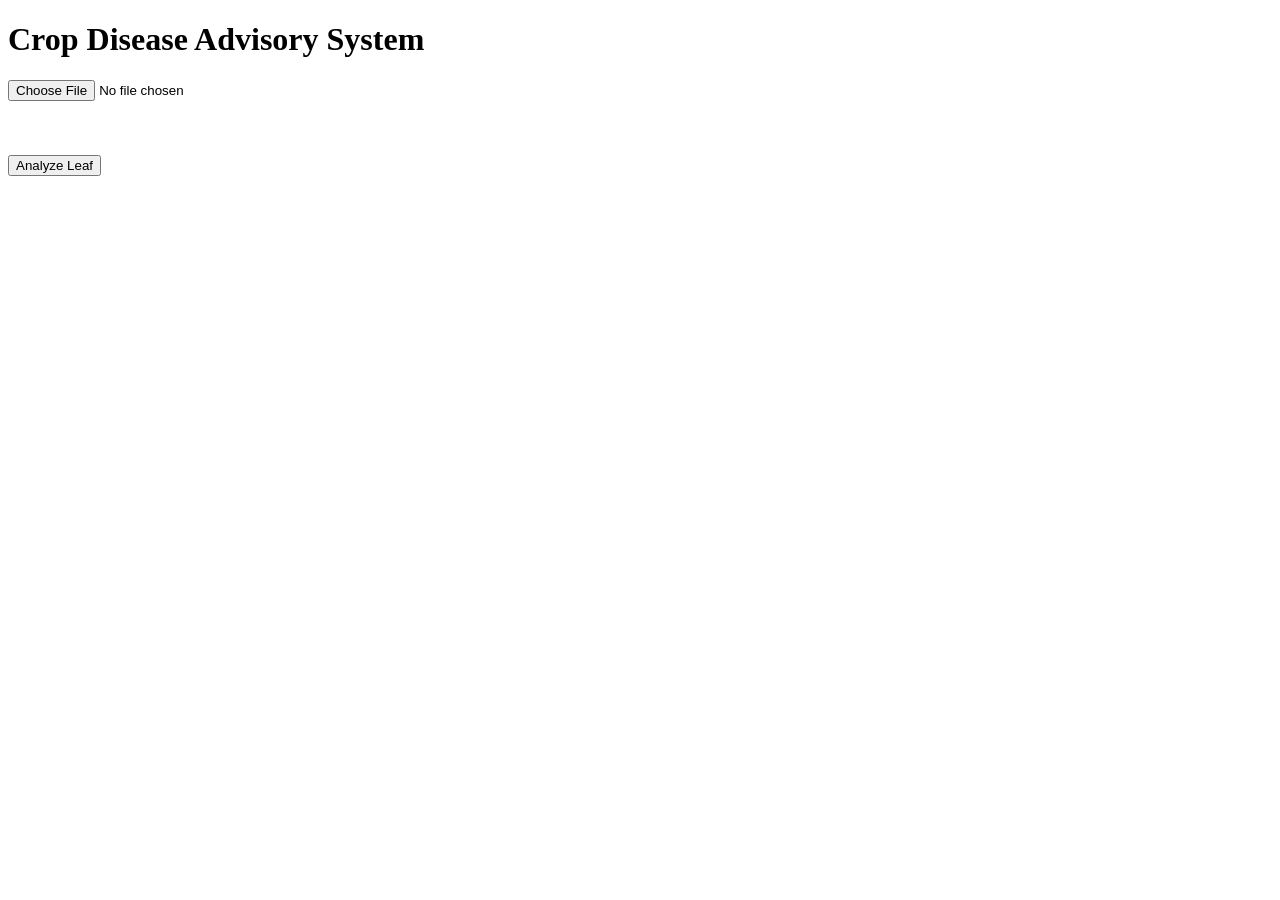
==== frontend/pages/index.html @ e7f52b96 "feat: implement frontend prediction workflow" ====
<!DOCTYPE html>
<html lang="en">
<head>
    <meta charset="UTF-8">
    <meta name="viewport" content="width=device-width, initial-scale=1.0">
    <title>Crop Disease Advisory System</title>

    <link rel="stylesheet" href="../css/style.css">
</head>
<body>

    <div class="container">

        <h1>Crop Disease Advisory System</h1>

        <input
            type="file"
            id="imageInput"
            accept="image/*"
        >

        <br><br>

        <img
            id="previewImage"
            width="300"
            style="display:none;"
        >

        <br><br>

        <button id="analyzeButton">
            Analyze Leaf
        </button>

    </div>

    <script src="../js/api.js"></script>
    <script src="../js/upload.js"></script>

</body>
</html>
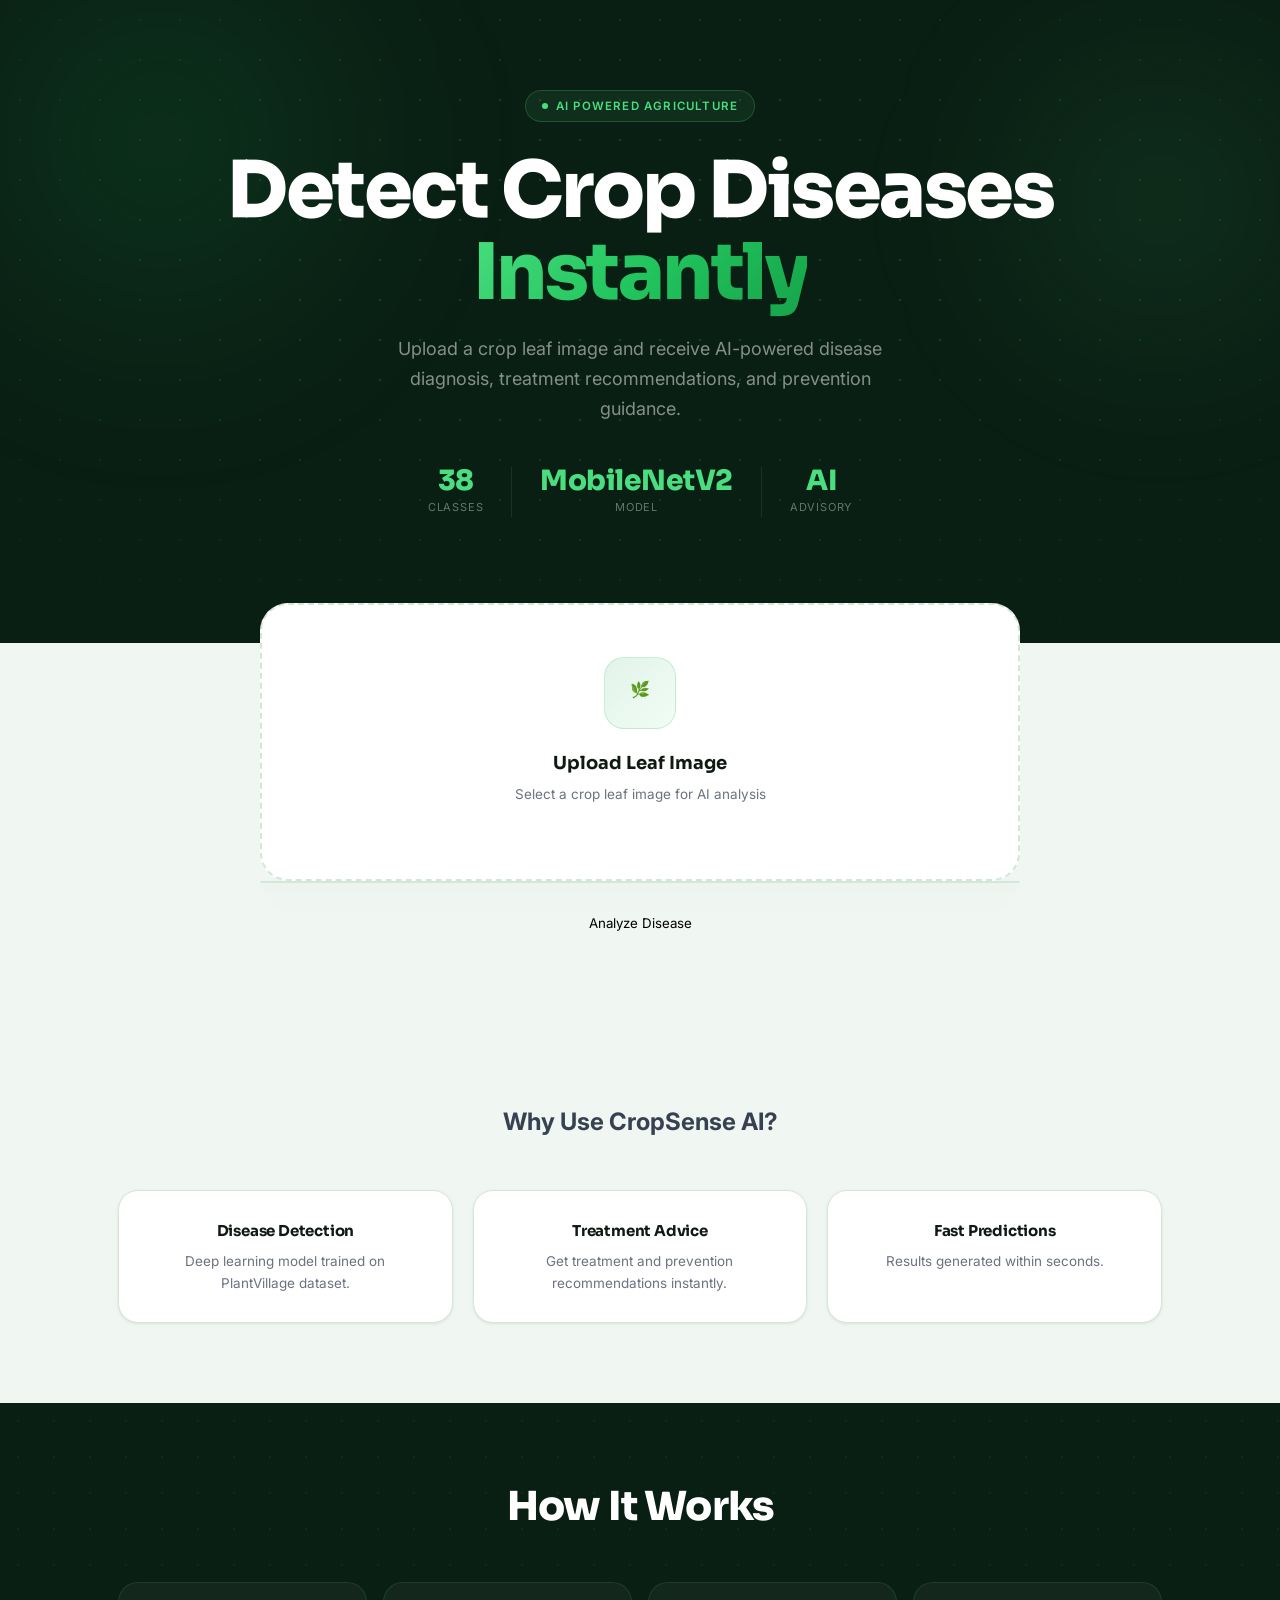
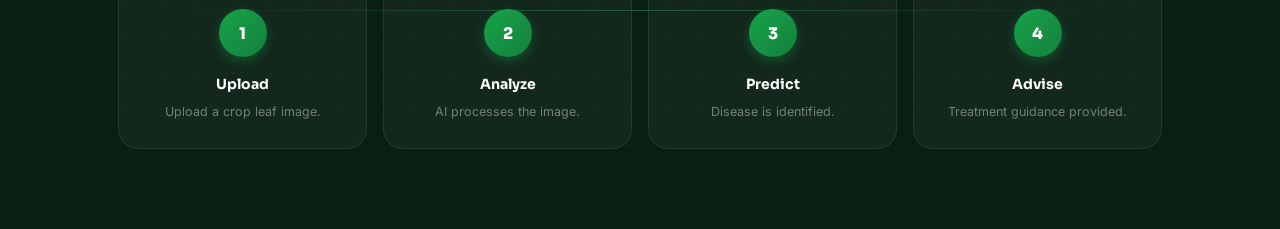
==== commit a3e0f261: "Major fixes" ====
--- a/frontend/pages/index.html
+++ b/frontend/pages/index.html
@@ -1,42 +1,340 @@
 <!DOCTYPE html>
 <html lang="en">
+
 <head>
+
     <meta charset="UTF-8">
-    <meta name="viewport" content="width=device-width, initial-scale=1.0">
-    <title>Crop Disease Advisory System</title>
-
-    <link rel="stylesheet" href="../css/style.css">
+
+    <meta name="viewport"
+          content="width=device-width, initial-scale=1.0">
+
+    <title>
+        CropSense AI
+    </title>
+
+    <link rel="stylesheet"
+          href="../css/main.css">
+
+    <link rel="stylesheet"
+          href="../css/home.css">
+
 </head>
+
 <body>
 
-    <div class="container">
-
-        <h1>Crop Disease Advisory System</h1>
-
-        <input
-            type="file"
-            id="imageInput"
-            accept="image/*"
-        >
-
-        <br><br>
-
-        <img
-            id="previewImage"
-            width="300"
-            style="display:none;"
-        >
-
-        <br><br>
-
-        <button id="analyzeButton">
-            Analyze Leaf
-        </button>
-
-    </div>
+    <section class="hero">
+
+        <div class="hero__grid"></div>
+
+        <div class="hero__orb hero__orb--a"></div>
+
+        <div class="hero__orb hero__orb--b"></div>
+
+        <div class="hero__content">
+
+            <div class="hero__eyebrow">
+
+                <span class="hero__eyebrow-dot"></span>
+
+                AI Powered Agriculture
+
+            </div>
+
+            <h1 class="hero__headline">
+
+                Detect Crop Diseases
+
+                <br>
+
+                <em>Instantly</em>
+
+            </h1>
+
+            <p class="hero__sub">
+
+                Upload a crop leaf image and receive
+                AI-powered disease diagnosis,
+                treatment recommendations,
+                and prevention guidance.
+
+            </p>
+
+            <div class="hero__stats">
+
+                <div class="hero__stat">
+
+                    <div class="hero__stat-val">
+                        38
+                    </div>
+
+                    <div class="hero__stat-lbl">
+                        Classes
+                    </div>
+
+                </div>
+
+                <div class="hero__stat">
+
+                    <div class="hero__stat-val">
+                        MobileNetV2
+                    </div>
+
+                    <div class="hero__stat-lbl">
+                        Model
+                    </div>
+
+                </div>
+
+                <div class="hero__stat">
+
+                    <div class="hero__stat-val">
+                        AI
+                    </div>
+
+                    <div class="hero__stat-lbl">
+                        Advisory
+                    </div>
+
+                </div>
+
+            </div>
+
+        </div>
+
+        <div class="hero__wave"></div>
+
+    </section>
+
+    <section class="upload-section">
+
+        <div class="upload-card">
+
+            <div class="upload-zone">
+
+                <input
+                    type="file"
+                    id="imageInput"
+                    accept="image/*">
+
+                <div class="upload-icon-wrap">
+
+                    <div class="upload-icon">
+                        🌿
+                    </div>
+
+                </div>
+
+                <h3 class="upload-title">
+
+                    Upload Leaf Image
+
+                </h3>
+
+                <p class="upload-sub">
+
+                    Select a crop leaf image for
+                    AI analysis
+
+                </p>
+
+            </div>
+
+        </div>
+
+        <div class="preview-section visible">
+
+            <div class="preview-card">
+
+                <div class="preview-image-wrap">
+
+                    <img
+                        id="previewImage"
+                        style="display:none;">
+
+                </div>
+
+            </div>
+
+        </div>
+
+        <div class="analyze-area visible">
+
+            <button
+                id="analyzeButton">
+
+                Analyze Disease
+
+            </button>
+
+        </div>
+
+    </section>
+
+    <section class="features">
+
+        <div class="hero__content">
+
+            <div class="features__header">
+
+                <h2>
+                    Why Use CropSense AI?
+                </h2>
+
+            </div>
+
+            <div class="features__grid">
+
+                <div class="feature-card">
+
+                    <div class="feature-title">
+                        Disease Detection
+                    </div>
+
+                    <div class="feature-desc">
+
+                        Deep learning model trained
+                        on PlantVillage dataset.
+
+                    </div>
+
+                </div>
+
+                <div class="feature-card">
+
+                    <div class="feature-title">
+                        Treatment Advice
+                    </div>
+
+                    <div class="feature-desc">
+
+                        Get treatment and prevention
+                        recommendations instantly.
+
+                    </div>
+
+                </div>
+
+                <div class="feature-card">
+
+                    <div class="feature-title">
+                        Fast Predictions
+                    </div>
+
+                    <div class="feature-desc">
+
+                        Results generated within
+                        seconds.
+
+                    </div>
+
+                </div>
+
+            </div>
+
+        </div>
+
+    </section>
+
+    <section class="how-it-works">
+
+        <div class="how-it-works__bg"></div>
+
+        <div class="hero__content">
+
+            <div class="how-it-works__header">
+
+                <h2 class="section-title">
+
+                    How It Works
+
+                </h2>
+
+            </div>
+
+            <div class="steps">
+
+                <div class="step-card">
+
+                    <div class="step-num">
+                        1
+                    </div>
+
+                    <div class="step-title">
+                        Upload
+                    </div>
+
+                    <div class="step-desc">
+
+                        Upload a crop leaf image.
+
+                    </div>
+
+                </div>
+
+                <div class="step-card">
+
+                    <div class="step-num">
+                        2
+                    </div>
+
+                    <div class="step-title">
+                        Analyze
+                    </div>
+
+                    <div class="step-desc">
+
+                        AI processes the image.
+
+                    </div>
+
+                </div>
+
+                <div class="step-card">
+
+                    <div class="step-num">
+                        3
+                    </div>
+
+                    <div class="step-title">
+                        Predict
+                    </div>
+
+                    <div class="step-desc">
+
+                        Disease is identified.
+
+                    </div>
+
+                </div>
+
+                <div class="step-card">
+
+                    <div class="step-num">
+                        4
+                    </div>
+
+                    <div class="step-title">
+                        Advise
+                    </div>
+
+                    <div class="step-desc">
+
+                        Treatment guidance provided.
+
+                    </div>
+
+                </div>
+
+            </div>
+
+        </div>
+
+    </section>
 
     <script src="../js/api.js"></script>
+
     <script src="../js/upload.js"></script>
 
 </body>
+
 </html>
--- a/frontend/css/main.css
+++ b/frontend/css/main.css
@@ -0,0 +1,428 @@
+/* ═══════════════════════════════════════════════════════════
+   CropSense AI — Main Design System
+   Design tokens · Reset · Shared components
+   Fonts: Sora (display) · Inter (body/UI)
+   ══════════════════════════════════════════════════════════ */
+
+@import url('https://fonts.googleapis.com/css2?family=Sora:wght@300;400;500;600;700;800&family=Inter:wght@300;400;500;600;700&display=swap');
+
+/* ── TOKENS ── */
+:root {
+  /* Color */
+  --forest:       #0a1f14;
+  --forest-mid:   #0e2e1c;
+  --emerald:      #16a34a;
+  --emerald-dk:   #15803d;
+  --leaf:         #22c55e;
+  --mint:         #4ade80;
+  --surface:      #f0f7f2;
+  --surface-alt:  #e8f2eb;
+  --card:         #ffffff;
+  --border:       #d1e8d8;
+  --border-light: #e8f2eb;
+  --ink:          #0f1a12;
+  --slate:        #374151;
+  --muted:        #6b7280;
+  --subtle:       #9ca3af;
+
+  /* Alerts */
+  --red:    #dc2626;
+  --red-bg: rgba(220,38,38,0.08);
+  --amber:  #d97706;
+  --amber-bg: rgba(217,119,6,0.09);
+  --blue:   #2563eb;
+  --blue-bg: rgba(37,99,235,0.07);
+
+  /* Typography */
+  --font-display: 'Sora', system-ui, sans-serif;
+  --font-body:    'Inter', system-ui, sans-serif;
+
+  /* Radii */
+  --r-sm: 8px;
+  --r-md: 14px;
+  --r-lg: 20px;
+  --r-xl: 28px;
+
+  /* Shadows */
+  --shadow-xs: 0 1px 2px rgba(10,31,20,0.05);
+  --shadow-sm: 0 1px 4px rgba(10,31,20,0.06), 0 1px 2px rgba(10,31,20,0.04);
+  --shadow-md: 0 4px 16px rgba(10,31,20,0.09), 0 2px 6px rgba(10,31,20,0.06);
+  --shadow-lg: 0 12px 36px rgba(10,31,20,0.13), 0 4px 12px rgba(10,31,20,0.08);
+  --shadow-xl: 0 24px 64px rgba(10,31,20,0.18), 0 8px 24px rgba(10,31,20,0.10);
+  --glow-green: 0 0 32px rgba(34,197,94,0.25);
+
+  /* Motion */
+  --ease: cubic-bezier(0.4, 0, 0.2, 1);
+  --ease-out: cubic-bezier(0, 0, 0.2, 1);
+  --dur: 0.22s;
+  --dur-lg: 0.4s;
+}
+
+/* ── RESET ── */
+*, *::before, *::after { box-sizing: border-box; margin: 0; padding: 0; }
+html { scroll-behavior: smooth; font-size: 16px; -webkit-text-size-adjust: 100%; }
+body {
+  font-family: var(--font-body);
+  background: var(--surface);
+  color: var(--slate);
+  line-height: 1.6;
+  -webkit-font-smoothing: antialiased;
+  -moz-osx-font-smoothing: grayscale;
+}
+img, svg { display: block; max-width: 100%; }
+a { color: inherit; text-decoration: none; }
+button { font-family: inherit; cursor: pointer; border: none; background: none; }
+ul, ol { list-style: none; }
+input, textarea { font-family: inherit; }
+
+/* ── LAYOUT ── */
+.container {
+  max-width: 1100px;
+  margin: 0 auto;
+  padding: 0 28px;
+}
+.container--wide {
+  max-width: 1280px;
+  margin: 0 auto;
+  padding: 0 28px;
+}
+
+/* ── NAVIGATION ── */
+.nav {
+  position: sticky;
+  top: 0;
+  z-index: 200;
+  background: rgba(10, 31, 20, 0.96);
+  backdrop-filter: blur(16px);
+  -webkit-backdrop-filter: blur(16px);
+  border-bottom: 1px solid rgba(74, 222, 128, 0.10);
+}
+.nav__inner {
+  display: flex;
+  align-items: center;
+  justify-content: space-between;
+  height: 60px;
+  max-width: 1100px;
+  margin: 0 auto;
+  padding: 0 28px;
+}
+.nav__logo {
+  display: flex;
+  align-items: center;
+  gap: 10px;
+}
+.nav__logo-icon {
+  width: 30px;
+  height: 30px;
+  flex-shrink: 0;
+}
+.nav__logo-text {
+  font-family: var(--font-display);
+  font-weight: 700;
+  font-size: 17px;
+  color: #fff;
+  letter-spacing: -0.3px;
+}
+.nav__logo-text span { color: var(--mint); }
+.nav__links {
+  display: flex;
+  align-items: center;
+  gap: 4px;
+}
+.nav__link {
+  font-size: 13.5px;
+  font-weight: 500;
+  color: rgba(255,255,255,0.6);
+  padding: 6px 14px;
+  border-radius: var(--r-sm);
+  transition: color var(--dur) var(--ease), background var(--dur) var(--ease);
+}
+.nav__link:hover { color: #fff; background: rgba(255,255,255,0.06); }
+.nav__link--active { color: var(--mint); }
+.nav__badge {
+  display: flex;
+  align-items: center;
+  gap: 7px;
+  background: rgba(34,197,94,0.10);
+  border: 1px solid rgba(34,197,94,0.22);
+  border-radius: 100px;
+  padding: 5px 13px;
+  font-size: 11.5px;
+  font-weight: 500;
+  color: var(--mint);
+  letter-spacing: 0.3px;
+}
+.nav__pulse {
+  width: 7px;
+  height: 7px;
+  border-radius: 50%;
+  background: var(--leaf);
+  animation: pulse 2.2s ease-in-out infinite;
+}
+
+/* ── FOOTER ── */
+.footer {
+  background: var(--forest);
+  border-top: 1px solid rgba(74,222,128,0.09);
+  padding: 48px 0 32px;
+}
+.footer__inner {
+  max-width: 1100px;
+  margin: 0 auto;
+  padding: 0 28px;
+  display: grid;
+  grid-template-columns: 1fr auto;
+  gap: 40px;
+  align-items: start;
+}
+.footer__brand {
+  display: flex;
+  align-items: center;
+  gap: 9px;
+  margin-bottom: 12px;
+}
+.footer__brand-icon { width: 24px; height: 24px; }
+.footer__brand-name {
+  font-family: var(--font-display);
+  font-weight: 700;
+  font-size: 16px;
+  color: #fff;
+}
+.footer__desc {
+  font-size: 13px;
+  color: rgba(255,255,255,0.38);
+  max-width: 340px;
+  line-height: 1.65;
+}
+.footer__pills {
+  display: flex;
+  flex-wrap: wrap;
+  gap: 8px;
+  margin-bottom: 20px;
+}
+.footer__pill {
+  background: rgba(74,222,128,0.07);
+  border: 1px solid rgba(74,222,128,0.16);
+  border-radius: 100px;
+  padding: 4px 13px;
+  font-size: 11.5px;
+  font-weight: 500;
+  color: rgba(255,255,255,0.48);
+}
+.footer__links {
+  display: flex;
+  flex-direction: column;
+  gap: 10px;
+  text-align: right;
+}
+.footer__links a {
+  font-size: 13px;
+  color: rgba(255,255,255,0.45);
+  transition: color var(--dur) var(--ease);
+}
+.footer__links a:hover { color: var(--mint); }
+.footer__copy {
+  font-size: 11.5px;
+  color: rgba(255,255,255,0.22);
+  margin-top: 8px;
+}
+
+/* ── BUTTONS ── */
+.btn {
+  display: inline-flex;
+  align-items: center;
+  justify-content: center;
+  gap: 8px;
+  font-family: var(--font-display);
+  font-size: 14px;
+  font-weight: 600;
+  border-radius: var(--r-sm);
+  padding: 12px 24px;
+  transition: all var(--dur) var(--ease);
+  cursor: pointer;
+  border: none;
+  letter-spacing: 0.1px;
+  white-space: nowrap;
+}
+.btn--primary {
+  background: linear-gradient(135deg, var(--emerald) 0%, var(--emerald-dk) 100%);
+  color: #fff;
+  box-shadow: 0 4px 14px rgba(22,163,74,0.32), 0 1px 3px rgba(22,163,74,0.2);
+}
+.btn--primary:hover {
+  transform: translateY(-2px);
+  box-shadow: 0 8px 24px rgba(22,163,74,0.42), 0 2px 6px rgba(22,163,74,0.25);
+}
+.btn--primary:active { transform: translateY(0); }
+.btn--ghost {
+  background: var(--card);
+  color: var(--slate);
+  border: 1.5px solid var(--border);
+  box-shadow: var(--shadow-xs);
+}
+.btn--ghost:hover {
+  border-color: var(--leaf);
+  color: var(--emerald);
+  transform: translateY(-1px);
+  box-shadow: var(--shadow-sm);
+}
+.btn--lg { font-size: 15px; padding: 15px 32px; border-radius: var(--r-md); }
+.btn--sm { font-size: 12.5px; padding: 8px 16px; }
+.btn--icon { padding: 10px; border-radius: var(--r-sm); }
+.btn:disabled {
+  opacity: 0.5;
+  cursor: not-allowed;
+  transform: none !important;
+}
+
+/* ── CARDS ── */
+.card {
+  background: var(--card);
+  border-radius: var(--r-lg);
+  border: 1px solid var(--border);
+  box-shadow: var(--shadow-md);
+}
+.card--glass {
+  background: rgba(255,255,255,0.72);
+  backdrop-filter: blur(12px);
+  -webkit-backdrop-filter: blur(12px);
+}
+.card--dark {
+  background: var(--forest-mid);
+  border-color: rgba(74,222,128,0.12);
+}
+
+/* ── BADGE ── */
+.badge {
+  display: inline-flex;
+  align-items: center;
+  gap: 5px;
+  border-radius: 100px;
+  padding: 4px 12px;
+  font-size: 11.5px;
+  font-weight: 600;
+  letter-spacing: 0.3px;
+}
+.badge--green {
+  background: rgba(34,197,94,0.10);
+  color: var(--emerald);
+  border: 1px solid rgba(34,197,94,0.22);
+}
+.badge--amber {
+  background: rgba(217,119,6,0.09);
+  color: var(--amber);
+  border: 1px solid rgba(217,119,6,0.22);
+}
+.badge--red {
+  background: rgba(220,38,38,0.08);
+  color: var(--red);
+  border: 1px solid rgba(220,38,38,0.18);
+}
+.badge--neutral {
+  background: rgba(107,114,128,0.08);
+  color: var(--muted);
+  border: 1px solid rgba(107,114,128,0.16);
+}
+
+/* ── SECTION HEADING ── */
+.section-label {
+  display: inline-flex;
+  align-items: center;
+  gap: 6px;
+  font-size: 11px;
+  font-weight: 600;
+  text-transform: uppercase;
+  letter-spacing: 1.4px;
+  color: var(--emerald);
+  margin-bottom: 10px;
+}
+.section-title {
+  font-family: var(--font-display);
+  font-size: clamp(28px, 4vw, 40px);
+  font-weight: 800;
+  color: var(--ink);
+  line-height: 1.18;
+  letter-spacing: -0.8px;
+}
+.section-sub {
+  font-size: 15px;
+  color: var(--muted);
+  line-height: 1.65;
+  margin-top: 10px;
+}
+
+/* ── DIVIDER ── */
+.divider {
+  border: none;
+  border-top: 1px solid var(--border-light);
+  margin: 40px 0;
+}
+
+/* ── ANIMATIONS ── */
+@keyframes pulse {
+  0%, 100% { opacity: 1; box-shadow: 0 0 0 0 rgba(34,197,94,0.4); }
+  50%       { opacity: 0.7; box-shadow: 0 0 0 5px rgba(34,197,94,0); }
+}
+@keyframes fadeUp {
+  from { opacity: 0; transform: translateY(16px); }
+  to   { opacity: 1; transform: translateY(0); }
+}
+@keyframes fadeIn {
+  from { opacity: 0; }
+  to   { opacity: 1; }
+}
+@keyframes scanBeam {
+  0%   { top: 0%;   opacity: 0; }
+  5%   { opacity: 1; }
+  92%  { opacity: 0.9; }
+  100% { top: 100%; opacity: 0; }
+}
+@keyframes shimmer {
+  0%   { background-position: -200% center; }
+  100% { background-position: 200% center; }
+}
+
+/* ── PROGRESS BAR ── */
+.progress-track {
+  width: 100%;
+  height: 7px;
+  background: var(--surface-alt);
+  border-radius: 100px;
+  overflow: hidden;
+}
+.progress-fill {
+  height: 100%;
+  border-radius: 100px;
+  background: linear-gradient(90deg, var(--emerald), var(--mint));
+  transition: width 1s var(--ease-out);
+}
+
+/* ── UTILITY ── */
+.text-center   { text-align: center; }
+.text-muted    { color: var(--muted); }
+.text-emerald  { color: var(--emerald); }
+.text-mint     { color: var(--mint); }
+.font-display  { font-family: var(--font-display); }
+.font-mono     { font-family: 'Courier New', monospace; }
+.sr-only {
+  position: absolute; width: 1px; height: 1px;
+  padding: 0; margin: -1px; overflow: hidden;
+  clip: rect(0,0,0,0); border: 0;
+}
+
+/* ── RESPONSIVE HELPERS ── */
+@media (max-width: 768px) {
+  .container, .container--wide { padding: 0 18px; }
+  .nav__inner { padding: 0 18px; }
+  .nav__links { display: none; }
+  .footer__inner { grid-template-columns: 1fr; }
+  .footer__links { text-align: left; }
+}
+
+/* ── REDUCED MOTION ── */
+@media (prefers-reduced-motion: reduce) {
+  *, *::before, *::after {
+    animation-duration: 0.01ms !important;
+    transition-duration: 0.01ms !important;
+  }
+}
--- a/frontend/css/home.css
+++ b/frontend/css/home.css
@@ -0,0 +1,545 @@
+/* ═══════════════════════════════════════════════════════════
+   CropSense AI — Home Page Styles (home.css)
+   Depends on: main.css (tokens, reset, shared components)
+   ══════════════════════════════════════════════════════════ */
+
+/* ── HERO ── */
+.hero {
+  position: relative;
+  background: var(--forest);
+  overflow: hidden;
+  padding: 90px 0 0;
+}
+
+/* Animated sensor-grid background — the signature element */
+.hero__canvas {
+  position: absolute;
+  inset: 0;
+  pointer-events: none;
+  z-index: 0;
+}
+
+/* CSS dot-grid with radial fade */
+.hero__grid {
+  position: absolute;
+  inset: 0;
+  background-image:
+    radial-gradient(circle, rgba(74,222,128,0.18) 1px, transparent 1px);
+  background-size: 40px 40px;
+  -webkit-mask-image: radial-gradient(ellipse 80% 70% at 50% 40%, black 30%, transparent 100%);
+  mask-image: radial-gradient(ellipse 80% 70% at 50% 40%, black 30%, transparent 100%);
+  animation: gridPulse 6s ease-in-out infinite;
+  pointer-events: none;
+  z-index: 0;
+}
+
+@keyframes gridPulse {
+  0%, 100% { opacity: 0.5; }
+  50%       { opacity: 1; }
+}
+
+/* Glow orbs */
+.hero__orb {
+  position: absolute;
+  border-radius: 50%;
+  filter: blur(80px);
+  pointer-events: none;
+  z-index: 0;
+}
+.hero__orb--a {
+  width: 520px; height: 520px;
+  background: radial-gradient(circle, rgba(22,163,74,0.18) 0%, transparent 70%);
+  top: -120px; left: -100px;
+}
+.hero__orb--b {
+  width: 400px; height: 400px;
+  background: radial-gradient(circle, rgba(74,222,128,0.12) 0%, transparent 70%);
+  top: 0; right: -80px;
+}
+
+.hero__content {
+  position: relative;
+  z-index: 2;
+  max-width: 1100px;
+  margin: 0 auto;
+  padding: 0 28px;
+  text-align: center;
+}
+
+.hero__eyebrow {
+  display: inline-flex;
+  align-items: center;
+  gap: 8px;
+  background: rgba(74,222,128,0.08);
+  border: 1px solid rgba(74,222,128,0.22);
+  border-radius: 100px;
+  padding: 6px 16px;
+  font-size: 11.5px;
+  font-weight: 600;
+  text-transform: uppercase;
+  letter-spacing: 1.2px;
+  color: var(--mint);
+  margin-bottom: 28px;
+  animation: fadeIn 0.5s var(--ease) both;
+}
+.hero__eyebrow-dot {
+  width: 6px; height: 6px;
+  border-radius: 50%;
+  background: var(--mint);
+  animation: pulse 2s ease-in-out infinite;
+}
+
+.hero__headline {
+  font-family: var(--font-display);
+  font-size: clamp(40px, 7vw, 78px);
+  font-weight: 800;
+  color: #fff;
+  line-height: 1.05;
+  letter-spacing: -2.5px;
+  margin-bottom: 20px;
+  animation: fadeUp 0.55s var(--ease-out) 0.1s both;
+}
+.hero__headline em {
+  font-style: normal;
+  background: linear-gradient(135deg, var(--mint) 0%, var(--leaf) 50%, var(--emerald) 100%);
+  -webkit-background-clip: text;
+  -webkit-text-fill-color: transparent;
+  background-clip: text;
+}
+
+.hero__sub {
+  font-size: clamp(15px, 2vw, 18px);
+  color: rgba(255,255,255,0.50);
+  max-width: 540px;
+  margin: 0 auto 44px;
+  line-height: 1.65;
+  animation: fadeUp 0.55s var(--ease-out) 0.2s both;
+}
+
+.hero__stats {
+  display: flex;
+  align-items: center;
+  justify-content: center;
+  gap: 0;
+  margin-bottom: 56px;
+  animation: fadeUp 0.55s var(--ease-out) 0.3s both;
+}
+.hero__stat {
+  padding: 0 28px;
+  text-align: center;
+}
+.hero__stat + .hero__stat {
+  border-left: 1px solid rgba(255,255,255,0.08);
+}
+.hero__stat-val {
+  font-family: var(--font-display);
+  font-size: 28px;
+  font-weight: 800;
+  color: var(--mint);
+  line-height: 1;
+  letter-spacing: -0.5px;
+}
+.hero__stat-lbl {
+  font-size: 11px;
+  color: rgba(255,255,255,0.38);
+  text-transform: uppercase;
+  letter-spacing: 0.8px;
+  margin-top: 4px;
+}
+
+/* Hero wave */
+.hero__wave {
+  position: relative;
+  z-index: 2;
+  height: 72px;
+  margin-bottom: -2px;
+}
+.hero__wave svg { width: 100%; height: 100%; }
+
+/* ── UPLOAD ZONE ── */
+.upload-section {
+  padding: 0 0 64px;
+  background: var(--surface);
+}
+
+.upload-card {
+  max-width: 760px;
+  margin: -40px auto 0;
+  position: relative;
+  z-index: 10;
+}
+
+.upload-zone {
+  background: var(--card);
+  border: 2px dashed var(--border);
+  border-radius: var(--r-xl);
+  padding: 52px 40px;
+  text-align: center;
+  cursor: pointer;
+  transition: all var(--dur-lg) var(--ease);
+  position: relative;
+  overflow: hidden;
+}
+.upload-zone::before {
+  content: '';
+  position: absolute;
+  inset: 0;
+  background: linear-gradient(135deg, rgba(22,163,74,0.04) 0%, rgba(74,222,128,0.02) 100%);
+  opacity: 0;
+  transition: opacity var(--dur-lg) var(--ease);
+}
+.upload-zone:hover,
+.upload-zone.drag-over {
+  border-color: var(--leaf);
+  box-shadow: 0 0 0 4px rgba(34,197,94,0.10), var(--shadow-lg);
+  transform: translateY(-2px);
+}
+.upload-zone:hover::before,
+.upload-zone.drag-over::before { opacity: 1; }
+
+.upload-icon-wrap {
+  width: 72px;
+  height: 72px;
+  background: linear-gradient(135deg, rgba(22,163,74,0.12) 0%, rgba(74,222,128,0.08) 100%);
+  border-radius: 20px;
+  display: flex;
+  align-items: center;
+  justify-content: center;
+  margin: 0 auto 20px;
+  border: 1px solid rgba(34,197,94,0.20);
+}
+.upload-icon {
+  width: 32px;
+  height: 32px;
+  color: var(--emerald);
+}
+
+.upload-title {
+  font-family: var(--font-display);
+  font-size: 18px;
+  font-weight: 700;
+  color: var(--ink);
+  margin-bottom: 6px;
+}
+.upload-sub {
+  font-size: 13.5px;
+  color: var(--muted);
+  margin-bottom: 22px;
+}
+.upload-sub strong { color: var(--emerald); font-weight: 600; }
+
+.upload-formats {
+  display: flex;
+  align-items: center;
+  justify-content: center;
+  gap: 6px;
+  flex-wrap: wrap;
+}
+.upload-format {
+  background: var(--surface);
+  border: 1px solid var(--border);
+  border-radius: 6px;
+  padding: 3px 10px;
+  font-size: 11.5px;
+  font-weight: 600;
+  color: var(--muted);
+  font-family: 'Courier New', monospace;
+  letter-spacing: 0.3px;
+}
+
+/* Hidden real file input — JS hooks this */
+#imageInput {
+  position: absolute;
+  inset: 0;
+  opacity: 0;
+  cursor: pointer;
+  width: 100%;
+  height: 100%;
+}
+
+/* ── IMAGE PREVIEW ── */
+.preview-section {
+  display: none;
+  max-width: 760px;
+  margin: 0 auto 32px;
+}
+.preview-section.visible { display: block; }
+
+.preview-card {
+  background: var(--card);
+  border-radius: var(--r-xl);
+  border: 1px solid var(--border);
+  box-shadow: var(--shadow-lg);
+  overflow: hidden;
+}
+
+.preview-image-wrap {
+  position: relative;
+  background: var(--forest);
+  overflow: hidden;
+}
+
+/* ID must match JS: uploadedImage */
+#uploadedImage {
+  width: 100%;
+  max-height: 400px;
+  object-fit: cover;
+  display: block;
+  transition: transform var(--dur-lg) var(--ease);
+}
+.preview-card:hover #uploadedImage { transform: scale(1.02); }
+
+/* Scan beam over preview */
+.preview-scan {
+  position: absolute;
+  left: 0; right: 0;
+  height: 3px;
+  background: linear-gradient(90deg, transparent, var(--mint), rgba(74,222,128,0.8), var(--mint), transparent);
+  box-shadow: 0 0 20px 5px rgba(74,222,128,0.45);
+  animation: scanBeam 2.2s var(--ease) 0.3s 1 forwards;
+  top: 0;
+  opacity: 0;
+  z-index: 10;
+  pointer-events: none;
+}
+.preview-scan-corners {
+  position: absolute;
+  inset: 12px;
+  pointer-events: none;
+  z-index: 11;
+}
+.preview-corner {
+  position: absolute;
+  width: 18px; height: 18px;
+}
+.preview-corner.tl { top:0; left:0;  border-top: 2px solid var(--mint); border-left: 2px solid var(--mint); }
+.preview-corner.tr { top:0; right:0; border-top: 2px solid var(--mint); border-right: 2px solid var(--mint); }
+.preview-corner.bl { bottom:0; left:0;  border-bottom: 2px solid var(--mint); border-left: 2px solid var(--mint); }
+.preview-corner.br { bottom:0; right:0; border-bottom: 2px solid var(--mint); border-right: 2px solid var(--mint); }
+.preview-ai-badge {
+  position: absolute;
+  top: 14px; left: 14px;
+  display: flex; align-items: center; gap: 6px;
+  background: rgba(10,31,20,0.78);
+  backdrop-filter: blur(8px);
+  border: 1px solid rgba(74,222,128,0.30);
+  border-radius: 100px;
+  padding: 5px 12px;
+  font-size: 11px; font-weight: 500;
+  color: var(--mint);
+  z-index: 12;
+}
+
+.preview-footer {
+  display: flex;
+  align-items: center;
+  justify-content: space-between;
+  padding: 14px 20px;
+  border-top: 1px solid var(--border-light);
+}
+.preview-filename {
+  font-size: 13px;
+  font-weight: 500;
+  color: var(--slate);
+}
+.preview-change {
+  font-size: 12px;
+  font-weight: 500;
+  color: var(--muted);
+  cursor: pointer;
+  padding: 4px 10px;
+  border-radius: var(--r-sm);
+  border: 1px solid var(--border);
+  transition: all var(--dur) var(--ease);
+  background: none;
+}
+.preview-change:hover { border-color: var(--leaf); color: var(--emerald); }
+
+/* ── ANALYZE BUTTON AREA ── */
+.analyze-area {
+  max-width: 760px;
+  margin: 0 auto 28px;
+  display: none;
+  flex-direction: column;
+  align-items: center;
+  gap: 12px;
+}
+.analyze-area.visible { display: flex; }
+
+#analyzeBtn {
+  width: 100%;
+  max-width: 360px;
+}
+
+/* Loading state */
+.analyze-spinner {
+  display: none;
+  width: 18px; height: 18px;
+  border: 2px solid rgba(255,255,255,0.3);
+  border-top-color: #fff;
+  border-radius: 50%;
+  animation: spin 0.7s linear infinite;
+}
+@keyframes spin { to { transform: rotate(360deg); } }
+.btn--loading .btn-label { display: none; }
+.btn--loading .analyze-spinner { display: block; }
+
+/* ── ERROR / STATUS ── */
+#errorMessage {
+  display: none;
+  max-width: 760px;
+  margin: 0 auto 16px;
+  background: rgba(220,38,38,0.07);
+  border: 1px solid rgba(220,38,38,0.20);
+  border-radius: var(--r-md);
+  padding: 13px 18px;
+  font-size: 13.5px;
+  color: var(--red);
+  font-weight: 500;
+}
+#errorMessage.visible { display: block; }
+
+/* ── FEATURES SECTION ── */
+.features {
+  padding: 80px 0;
+  background: var(--surface);
+}
+.features__header {
+  text-align: center;
+  margin-bottom: 48px;
+}
+
+.features__grid {
+  display: grid;
+  grid-template-columns: repeat(3, 1fr);
+  gap: 20px;
+}
+
+.feature-card {
+  background: var(--card);
+  border-radius: var(--r-lg);
+  border: 1px solid var(--border);
+  padding: 28px;
+  box-shadow: var(--shadow-sm);
+  transition: all var(--dur-lg) var(--ease);
+}
+.feature-card:hover {
+  transform: translateY(-4px);
+  box-shadow: var(--shadow-lg);
+  border-color: rgba(74,222,128,0.35);
+}
+.feature-icon-wrap {
+  width: 48px; height: 48px;
+  border-radius: 13px;
+  display: flex; align-items: center; justify-content: center;
+  margin-bottom: 18px;
+  border: 1px solid;
+}
+.feature-icon-wrap--green {
+  background: rgba(22,163,74,0.09);
+  border-color: rgba(22,163,74,0.20);
+  color: var(--emerald);
+}
+.feature-icon-wrap--blue {
+  background: rgba(37,99,235,0.07);
+  border-color: rgba(37,99,235,0.18);
+  color: var(--blue);
+}
+.feature-icon-wrap--amber {
+  background: rgba(217,119,6,0.08);
+  border-color: rgba(217,119,6,0.20);
+  color: var(--amber);
+}
+.feature-icon { width: 22px; height: 22px; }
+.feature-title {
+  font-family: var(--font-display);
+  font-size: 15px;
+  font-weight: 700;
+  color: var(--ink);
+  margin-bottom: 7px;
+  letter-spacing: -0.2px;
+}
+.feature-desc {
+  font-size: 13.5px;
+  color: var(--muted);
+  line-height: 1.65;
+}
+
+/* ── HOW IT WORKS ── */
+.how-it-works {
+  padding: 80px 0;
+  background: var(--forest);
+  position: relative;
+  overflow: hidden;
+}
+.how-it-works__bg {
+  position: absolute;
+  inset: 0;
+  background-image: radial-gradient(circle, rgba(74,222,128,0.06) 1px, transparent 1px);
+  background-size: 36px 36px;
+  pointer-events: none;
+}
+.how-it-works__header { text-align: center; margin-bottom: 52px; }
+.how-it-works__header .section-title { color: #fff; }
+.how-it-works__header .section-sub { color: rgba(255,255,255,0.42); }
+
+.steps {
+  display: grid;
+  grid-template-columns: repeat(4, 1fr);
+  gap: 16px;
+  position: relative;
+}
+.steps::before {
+  content: '';
+  position: absolute;
+  top: 28px; left: 60px; right: 60px;
+  height: 1px;
+  background: linear-gradient(90deg, transparent, rgba(74,222,128,0.30), transparent);
+  pointer-events: none;
+}
+
+.step-card {
+  background: rgba(255,255,255,0.04);
+  border: 1px solid rgba(74,222,128,0.12);
+  border-radius: var(--r-lg);
+  padding: 26px 22px;
+  text-align: center;
+  position: relative;
+}
+.step-num {
+  width: 48px; height: 48px;
+  border-radius: 50%;
+  background: linear-gradient(135deg, var(--emerald), var(--emerald-dk));
+  color: #fff;
+  font-family: var(--font-display);
+  font-size: 16px;
+  font-weight: 800;
+  display: flex; align-items: center; justify-content: center;
+  margin: 0 auto 16px;
+  box-shadow: 0 4px 12px rgba(22,163,74,0.35);
+}
+.step-title {
+  font-family: var(--font-display);
+  font-size: 14px;
+  font-weight: 700;
+  color: #fff;
+  margin-bottom: 6px;
+}
+.step-desc { font-size: 12.5px; color: rgba(255,255,255,0.42); line-height: 1.6; }
+
+/* ── HOME RESPONSIVE ── */
+@media (max-width: 860px) {
+  .features__grid { grid-template-columns: repeat(2, 1fr); }
+  .steps { grid-template-columns: repeat(2, 1fr); }
+  .steps::before { display: none; }
+  .hero__stats { flex-wrap: wrap; gap: 20px; }
+  .hero__stat + .hero__stat { border-left: none; }
+}
+@media (max-width: 560px) {
+  .hero { padding: 64px 0 0; }
+  .hero__headline { letter-spacing: -1.5px; }
+  .features__grid { grid-template-columns: 1fr; }
+  .steps { grid-template-columns: 1fr; }
+  .upload-zone { padding: 38px 22px; }
+  .hero__stats { justify-content: center; }
+}
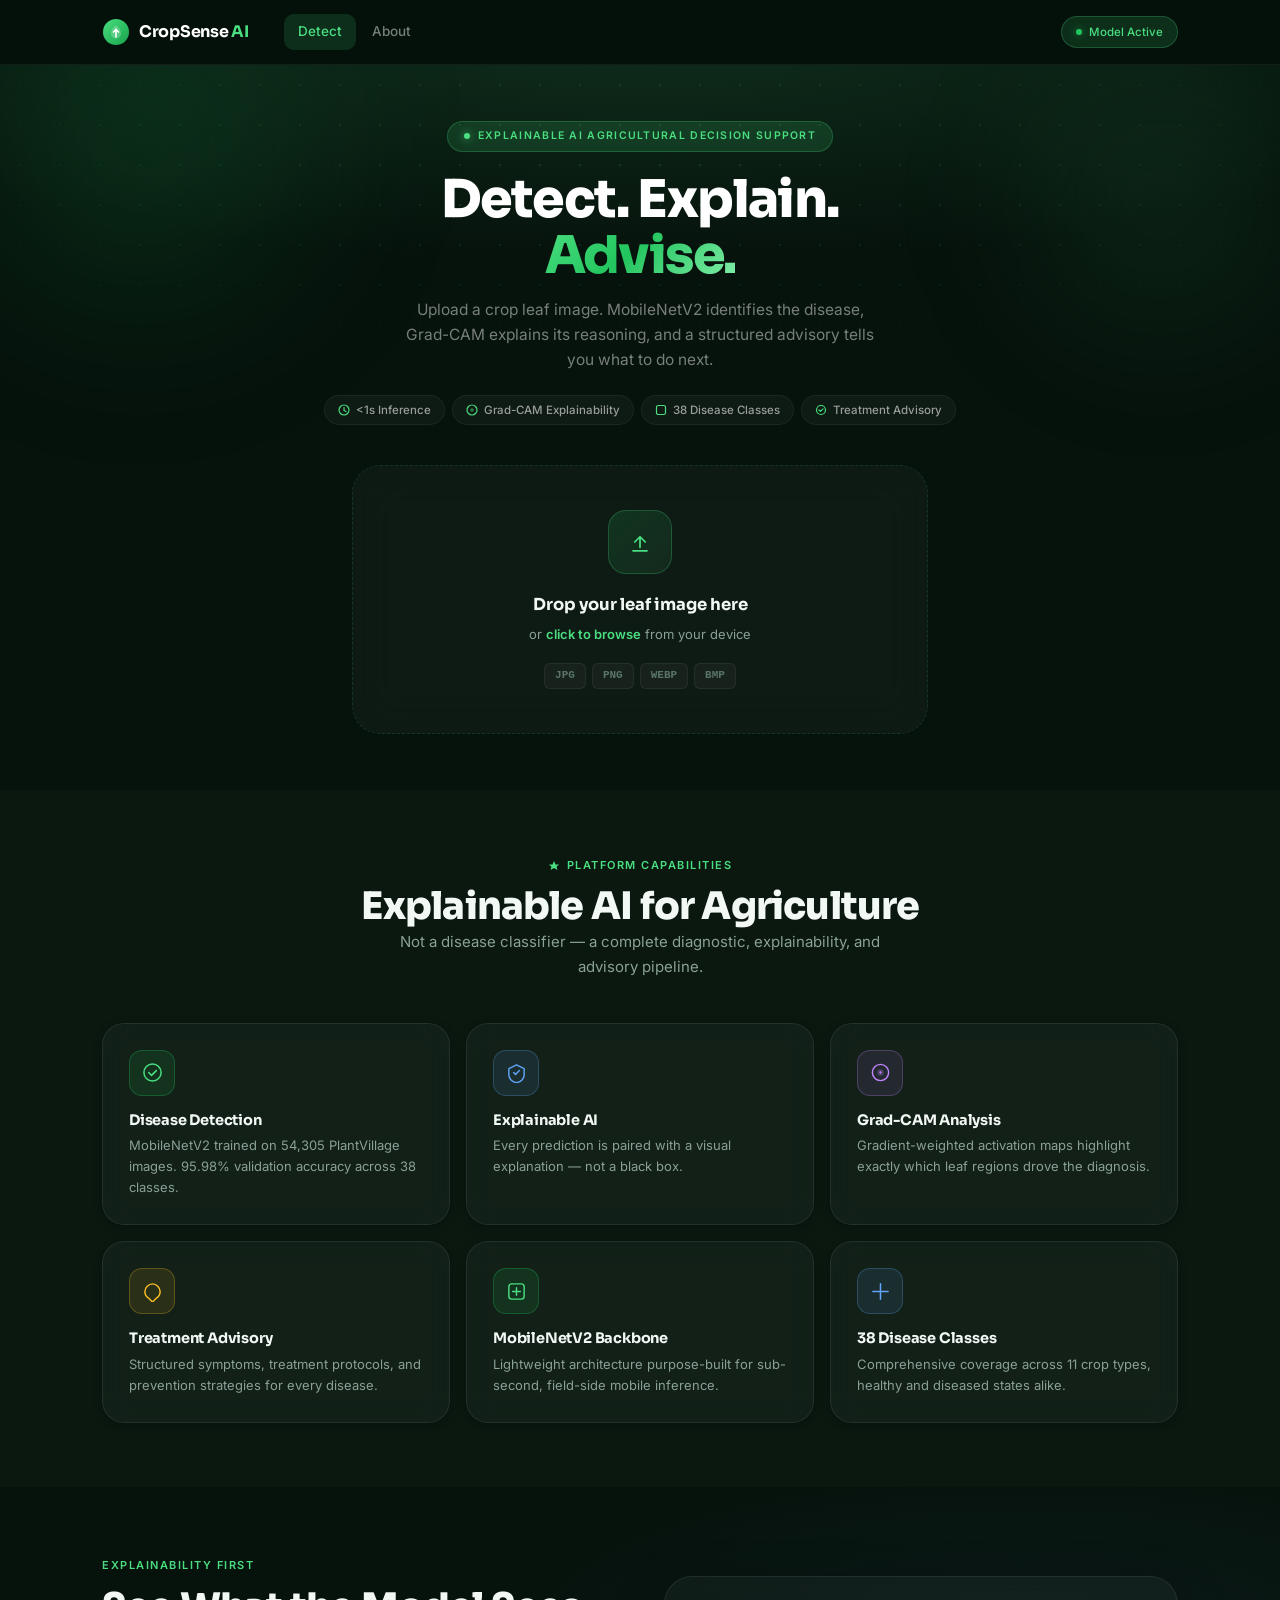
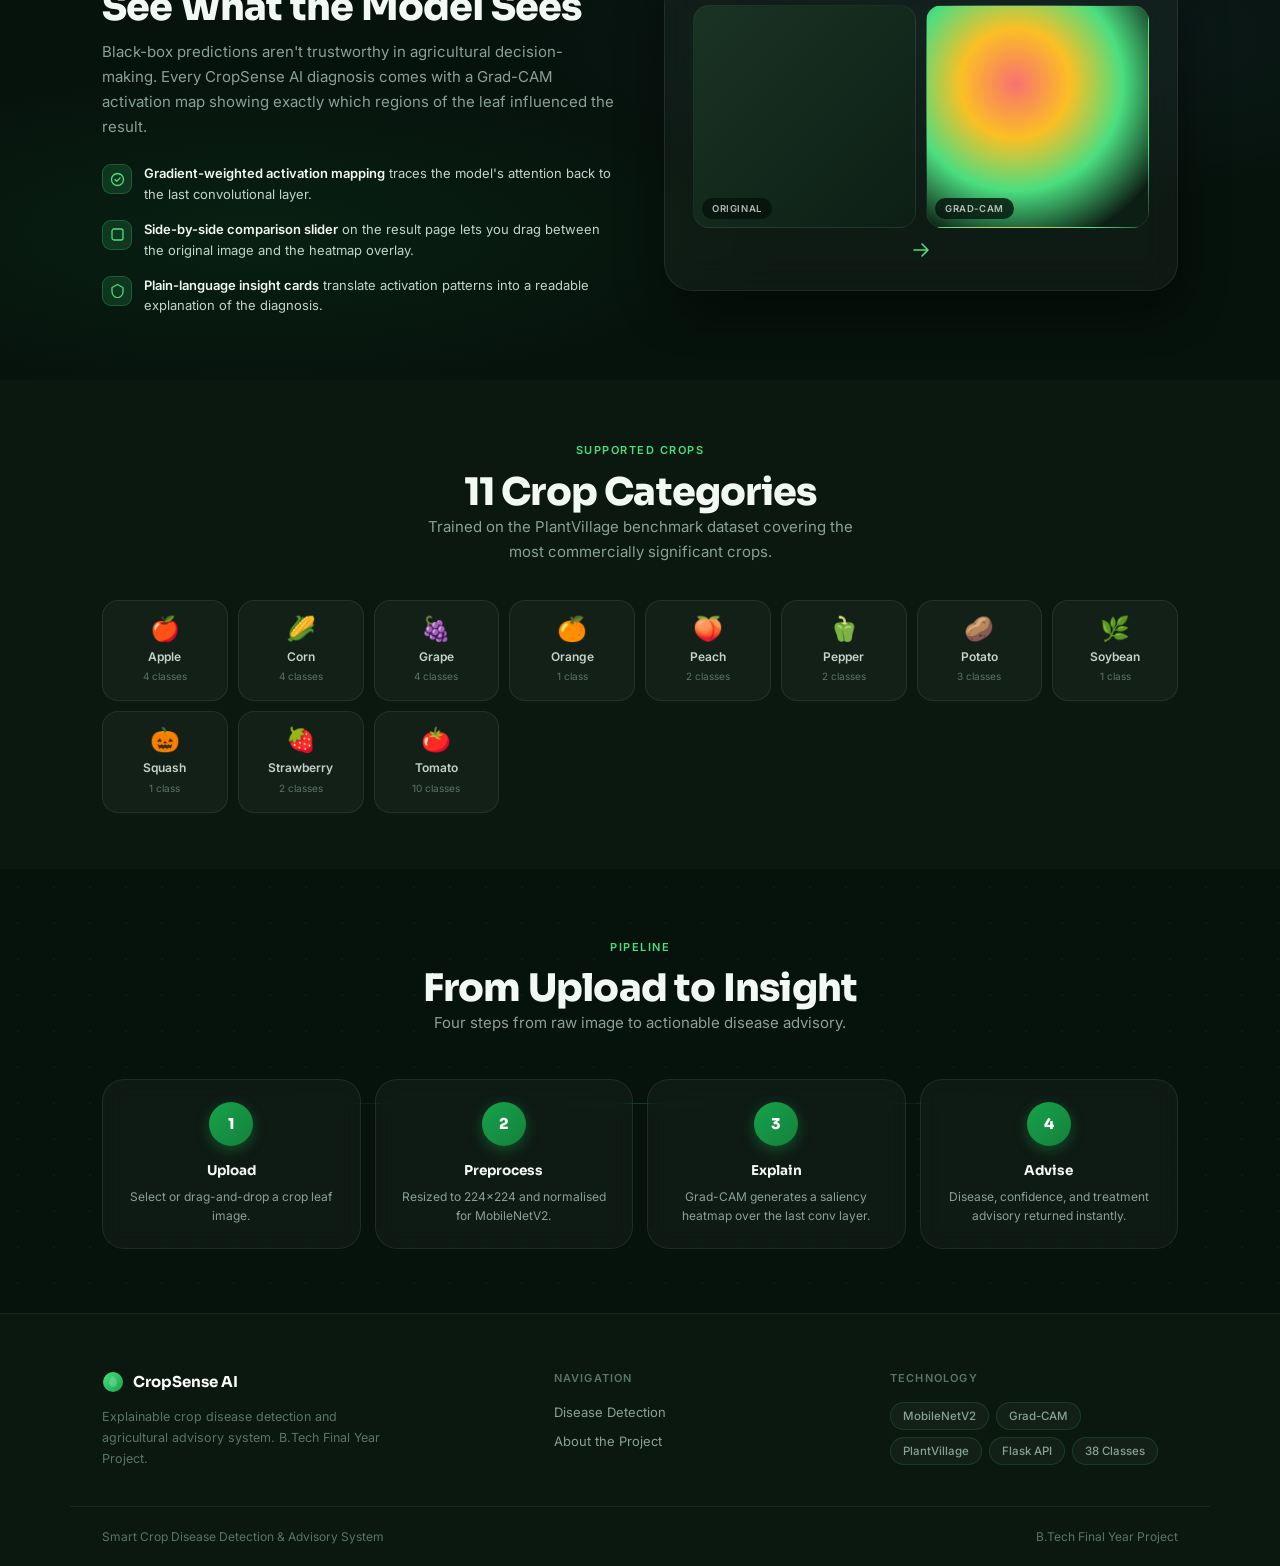
==== commit 65270ac2: "feat: redesign frontend into AI advisory dashboard" ====
--- a/frontend/pages/index.html
+++ b/frontend/pages/index.html
@@ -1,340 +1,490 @@
 <!DOCTYPE html>
 <html lang="en">
-
 <head>
-
-    <meta charset="UTF-8">
-
-    <meta name="viewport"
-          content="width=device-width, initial-scale=1.0">
-
-    <title>
-        CropSense AI
-    </title>
-
-    <link rel="stylesheet"
-          href="../css/main.css">
-
-    <link rel="stylesheet"
-          href="../css/home.css">
-
+  <meta charset="UTF-8">
+  <meta name="viewport" content="width=device-width, initial-scale=1.0">
+  <meta name="description" content="CropSense AI — Explainable AI agricultural decision support platform. Disease detection, Grad-CAM analysis, treatment advisory.">
+  <title>CropSense AI — Explainable Crop Disease Detection</title>
+  <link rel="stylesheet" href="../css/main.css">
+  <link rel="stylesheet" href="../css/home.css">
 </head>
-
 <body>
 
-    <section class="hero">
-
-        <div class="hero__grid"></div>
-
-        <div class="hero__orb hero__orb--a"></div>
-
-        <div class="hero__orb hero__orb--b"></div>
-
-        <div class="hero__content">
-
-            <div class="hero__eyebrow">
-
-                <span class="hero__eyebrow-dot"></span>
-
-                AI Powered Agriculture
-
+<!-- ── NAV ── -->
+<nav class="nav" role="navigation" aria-label="Main navigation">
+  <div class="nav__inner">
+    <div class="nav__left">
+      <a href="index.html" class="nav__logo" aria-label="CropSense AI home">
+        <svg class="nav__logo-icon" viewBox="0 0 28 28" fill="none" aria-hidden="true">
+          <circle cx="14" cy="14" r="13" fill="url(#nLg)"/>
+          <path d="M14 7c0 0-5 3.5-5 8.5 0 2.8 2.2 5 5 5s5-2.2 5-5c0-5-5-8.5-5-8.5z" fill="rgba(255,255,255,0.22)"/>
+          <path d="M14 11v8M11.5 14l2.5-2.5 2.5 2.5" stroke="#fff" stroke-width="1.6" stroke-linecap="round" stroke-linejoin="round"/>
+          <defs><linearGradient id="nLg" x1="1" y1="1" x2="27" y2="27" gradientUnits="userSpaceOnUse"><stop stop-color="#4ade80"/><stop offset="1" stop-color="#16a34a"/></linearGradient></defs>
+        </svg>
+        <span class="nav__logo-text">CropSense<em> AI</em></span>
+      </a>
+      <div class="nav__links">
+        <a href="index.html" class="nav__link active">Detect</a>
+        <a href="about.html" class="nav__link">About</a>
+      </div>
+    </div>
+    <div class="nav__status">
+      <span class="nav__status-dot" aria-hidden="true"></span>
+      Model Active
+    </div>
+  </div>
+</nav>
+
+<!-- ── HERO (compressed — Step 3) ── -->
+<section class="hero" aria-label="Hero">
+  <div class="hero__grid" aria-hidden="true"></div>
+  <div class="hero__orb hero__orb--a" aria-hidden="true"></div>
+  <div class="hero__orb hero__orb--b" aria-hidden="true"></div>
+
+  <div class="hero__content">
+    <div class="hero__eyebrow">
+      <span class="hero__eyebrow-dot" aria-hidden="true"></span>
+      Explainable AI Agricultural Decision Support
+    </div>
+
+    <h1 class="hero__headline">Detect. Explain.<br><em>Advise.</em></h1>
+
+    <p class="hero__sub">
+      Upload a crop leaf image. MobileNetV2 identifies the disease,
+      Grad-CAM explains its reasoning, and a structured advisory tells you what to do next.
+    </p>
+
+    <div class="hero__tags" aria-label="Platform capabilities">
+      <span class="hero__tag">
+        <svg width="12" height="12" viewBox="0 0 12 12" fill="none" aria-hidden="true"><circle cx="6" cy="6" r="5" stroke="currentColor" stroke-width="1.2"/><path d="M6 3.5v3l2 1" stroke="currentColor" stroke-width="1.2" stroke-linecap="round"/></svg>
+        &lt;1s Inference
+      </span>
+      <span class="hero__tag">
+        <svg width="12" height="12" viewBox="0 0 12 12" fill="none" aria-hidden="true"><circle cx="6" cy="6" r="5" stroke="currentColor" stroke-width="1.2"/><circle cx="6" cy="6" r="1.8" fill="currentColor" opacity=".5"/></svg>
+        Grad-CAM Explainability
+      </span>
+      <span class="hero__tag">
+        <svg width="12" height="12" viewBox="0 0 12 12" fill="none" aria-hidden="true"><rect x="1.5" y="1.5" width="9" height="9" rx="1.8" stroke="currentColor" stroke-width="1.2"/></svg>
+        38 Disease Classes
+      </span>
+      <span class="hero__tag">
+        <svg width="12" height="12" viewBox="0 0 12 12" fill="none" aria-hidden="true"><path d="M6 1.5C3.5 1.5 1.5 3.5 1.5 6S3.5 10.5 6 10.5 10.5 8.5 10.5 6 8.5 1.5 6 1.5z" stroke="currentColor" stroke-width="1.2"/><path d="M4 6l1.4 1.4L8 4.8" stroke="currentColor" stroke-width="1.2" stroke-linecap="round" stroke-linejoin="round"/></svg>
+        Treatment Advisory
+      </span>
+    </div>
+  </div>
+</section>
+
+<!-- ── UPLOAD — immediately below hero, first viewport (Step 3) ── -->
+<section class="upload-section" aria-label="Image upload">
+  <div class="upload-wrapper">
+
+    <!-- Upload zone — structural click-fix in upload.js (Step 2) -->
+    <div class="upload-zone" id="uploadZone" role="button" tabindex="0" aria-label="Upload leaf image">
+      <input type="file" id="imageInput" accept="image/jpeg,image/png,image/webp,image/bmp" aria-label="Select leaf image file">
+
+      <div class="upload-zone__visual">
+        <div class="upload-icon-ring" aria-hidden="true">
+          <svg viewBox="0 0 32 32" fill="none" aria-hidden="true">
+            <path d="M16 22V10M10 16l6-6 6 6" stroke="currentColor" stroke-width="2" stroke-linecap="round" stroke-linejoin="round"/>
+            <path d="M8 26h16" stroke="currentColor" stroke-width="2" stroke-linecap="round"/>
+          </svg>
+        </div>
+        <p class="upload-title">Drop your leaf image here</p>
+        <p class="upload-sub">or <strong>click to browse</strong> from your device</p>
+        <div class="upload-formats" aria-label="Supported formats">
+          <span class="upload-format">JPG</span>
+          <span class="upload-format">PNG</span>
+          <span class="upload-format">WEBP</span>
+          <span class="upload-format">BMP</span>
+        </div>
+      </div>
+    </div>
+
+    <!-- Error message (Step 10) -->
+    <div id="errorMessage" role="alert" aria-live="polite">
+      <svg width="16" height="16" viewBox="0 0 16 16" fill="none" aria-hidden="true" style="flex-shrink:0;margin-top:1px">
+        <circle cx="8" cy="8" r="7" stroke="currentColor" stroke-width="1.4"/>
+        <path d="M8 5v3M8 11h.01" stroke="currentColor" stroke-width="1.4" stroke-linecap="round"/>
+      </svg>
+      <span id="errorText">An error occurred.</span>
+    </div>
+
+    <!-- Preview section — image preview state (Step 4) -->
+    <div class="preview-section" id="previewSection">
+      <div class="preview-card">
+        <div class="preview-image-wrap">
+          <img id="previewImage" alt="Uploaded leaf preview" style="display:none;">
+          <div class="preview-scan" aria-hidden="true"></div>
+          <div class="preview-corners" aria-hidden="true">
+            <span class="preview-corner tl"></span>
+            <span class="preview-corner tr"></span>
+            <span class="preview-corner bl"></span>
+            <span class="preview-corner br"></span>
+          </div>
+          <div class="preview-ai-chip" aria-hidden="true">
+            <svg width="8" height="8" viewBox="0 0 8 8" fill="none"><circle cx="4" cy="4" r="3" stroke="#4ade80" stroke-width="1"/><circle cx="4" cy="4" r="1.2" fill="#4ade80"/></svg>
+            Ready to Analyze
+          </div>
+          <!-- Remove-image option (Step 4) -->
+          <button class="preview-remove" id="removeImageBtn" aria-label="Remove image" type="button">
+            <svg width="14" height="14" viewBox="0 0 14 14" fill="none"><path d="M3.5 3.5l7 7M10.5 3.5l-7 7" stroke="currentColor" stroke-width="1.6" stroke-linecap="round"/></svg>
+          </button>
+        </div>
+        <div class="preview-footer">
+          <span class="preview-filename" id="previewFilename">image.jpg</span>
+          <button class="preview-change" id="changeImageBtn" aria-label="Change image" type="button">Change image</button>
+        </div>
+      </div>
+    </div>
+
+    <!-- Analyze button -->
+    <div class="analyze-area" id="analyzeArea">
+      <button id="analyzeButton" class="btn btn--primary btn--lg btn--full" aria-label="Start disease analysis">
+        <svg width="18" height="18" viewBox="0 0 18 18" fill="none" aria-hidden="true">
+          <circle cx="9" cy="9" r="7.5" stroke="currentColor" stroke-width="1.6"/>
+          <path d="M6 9l2 2 4-4" stroke="currentColor" stroke-width="1.6" stroke-linecap="round" stroke-linejoin="round"/>
+        </svg>
+        <span class="btn__label">Analyze Disease</span>
+        <span class="btn__spinner" aria-hidden="true"></span>
+      </button>
+      <p class="u-muted" style="font-size:11.5px;">Results include Grad-CAM explainability and treatment advisory</p>
+    </div>
+
+  </div>
+</section>
+
+<!-- Loading Overlay (Step 9) -->
+<div class="loading-overlay" id="loadingOverlay" role="status" aria-label="Analyzing image" aria-live="polite">
+  <div class="loading-panel">
+    <div class="loading-icon" aria-hidden="true"><div class="loading-spinner-ring"></div></div>
+    <h2 class="loading-title">Analyzing Leaf</h2>
+    <p class="loading-step" id="loadingStep">Uploading image…</p>
+    <div class="loading-steps-list" aria-hidden="true">
+      <div class="loading-step-item" id="lstep-0"><div class="loading-step-dot"><div class="loading-mini-spinner"></div></div><span>Preprocessing image</span></div>
+      <div class="loading-step-item" id="lstep-1"><div class="loading-step-dot"><div class="loading-mini-spinner"></div></div><span>Running model</span></div>
+      <div class="loading-step-item" id="lstep-2"><div class="loading-step-dot"><div class="loading-mini-spinner"></div></div><span>Generating explainability</span></div>
+      <div class="loading-step-item" id="lstep-3"><div class="loading-step-dot"><div class="loading-mini-spinner"></div></div><span>Preparing advisory</span></div>
+    </div>
+  </div>
+</div>
+
+<!-- ── FEATURES (Step 5: AI positioning) ── -->
+<section class="features" aria-label="Platform features">
+  <div class="container">
+    <div class="features__header u-center">
+      <div class="eyebrow" style="justify-content:center">
+        <svg width="12" height="12" viewBox="0 0 12 12" fill="none" aria-hidden="true"><path d="M6 1l1.5 3.5H11L8.5 6.8 9.5 10 6 8 2.5 10 3.5 6.8 1 4.5H4.5L6 1Z" fill="currentColor"/></svg>
+        Platform Capabilities
+      </div>
+      <h2 class="section-title">Explainable AI for Agriculture</h2>
+      <p class="section-sub u-center" style="max-width:520px;margin:0 auto">Not a disease classifier — a complete diagnostic, explainability, and advisory pipeline.</p>
+    </div>
+
+    <div class="features__grid">
+      <div class="feature-card">
+        <div class="feature-icon-wrap feature-icon-wrap--green" aria-hidden="true">
+          <svg viewBox="0 0 22 22" fill="none"><circle cx="11" cy="11" r="9" stroke="currentColor" stroke-width="1.6"/><path d="M7 11l3 3 5-5" stroke="currentColor" stroke-width="1.6" stroke-linecap="round" stroke-linejoin="round"/></svg>
+        </div>
+        <h3 class="feature-card-title">Disease Detection</h3>
+        <p class="feature-card-desc">MobileNetV2 trained on 54,305 PlantVillage images. 95.98% validation accuracy across 38 classes.</p>
+      </div>
+      <div class="feature-card">
+        <div class="feature-icon-wrap feature-icon-wrap--blue" aria-hidden="true">
+          <svg viewBox="0 0 22 22" fill="none"><path d="M11 3L3 7v7c0 3.5 3.4 6.8 8 7.8 4.6-1 8-4.3 8-7.8V7L11 3z" stroke="currentColor" stroke-width="1.5" stroke-linejoin="round"/><path d="M8 11l2 2 4-4" stroke="currentColor" stroke-width="1.5" stroke-linecap="round" stroke-linejoin="round"/></svg>
+        </div>
+        <h3 class="feature-card-title">Explainable AI</h3>
+        <p class="feature-card-desc">Every prediction is paired with a visual explanation — not a black box.</p>
+      </div>
+      <div class="feature-card">
+        <div class="feature-icon-wrap feature-icon-wrap--purple" aria-hidden="true">
+          <svg viewBox="0 0 22 22" fill="none"><circle cx="11" cy="11" r="8.5" stroke="currentColor" stroke-width="1.5"/><circle cx="11" cy="11" r="3.5" fill="currentColor" opacity=".25"/><circle cx="11" cy="11" r="1.2" fill="currentColor"/></svg>
+        </div>
+        <h3 class="feature-card-title">Grad-CAM Analysis</h3>
+        <p class="feature-card-desc">Gradient-weighted activation maps highlight exactly which leaf regions drove the diagnosis.</p>
+      </div>
+      <div class="feature-card">
+        <div class="feature-icon-wrap feature-icon-wrap--amber" aria-hidden="true">
+          <svg viewBox="0 0 22 22" fill="none"><path d="M11 3C7 3 3 7 3 11c0 3 1.5 5.5 4 7l4 4 4-4c2.5-1.5 4-4 4-7 0-4-4-8-8-8z" stroke="currentColor" stroke-width="1.5" stroke-linejoin="round"/></svg>
+        </div>
+        <h3 class="feature-card-title">Treatment Advisory</h3>
+        <p class="feature-card-desc">Structured symptoms, treatment protocols, and prevention strategies for every disease.</p>
+      </div>
+      <div class="feature-card">
+        <div class="feature-icon-wrap feature-icon-wrap--green" aria-hidden="true">
+          <svg viewBox="0 0 22 22" fill="none"><rect x="3" y="3" width="16" height="16" rx="3" stroke="currentColor" stroke-width="1.5"/><path d="M7 11h8M11 7v8" stroke="currentColor" stroke-width="1.5" stroke-linecap="round"/></svg>
+        </div>
+        <h3 class="feature-card-title">MobileNetV2 Backbone</h3>
+        <p class="feature-card-desc">Lightweight architecture purpose-built for sub-second, field-side mobile inference.</p>
+      </div>
+      <div class="feature-card">
+        <div class="feature-icon-wrap feature-icon-wrap--blue" aria-hidden="true">
+          <svg viewBox="0 0 22 22" fill="none"><path d="M3 11h16M11 3v16" stroke="currentColor" stroke-width="1.6" stroke-linecap="round"/></svg>
+        </div>
+        <h3 class="feature-card-title">38 Disease Classes</h3>
+        <p class="feature-card-desc">Comprehensive coverage across 11 crop types, healthy and diseased states alike.</p>
+      </div>
+    </div>
+  </div>
+</section>
+
+<!-- ── EXPLAINABLE AI SPOTLIGHT (Step 5/7 — new section, makes XAI prominent) ── -->
+<section class="xai-spotlight" aria-label="Explainable AI">
+  <div class="xai-spotlight__bg" aria-hidden="true"></div>
+  <div class="container">
+    <div class="xai-spotlight__grid">
+      <div>
+        <div class="eyebrow">Explainability First</div>
+        <h2 class="section-title">See What the Model Sees</h2>
+        <p class="section-sub">Black-box predictions aren't trustworthy in agricultural decision-making. Every CropSense AI diagnosis comes with a Grad-CAM activation map showing exactly which regions of the leaf influenced the result.</p>
+        <div class="xai-spotlight__list">
+          <div class="xai-spotlight__item">
+            <div class="xai-spotlight__item-icon" aria-hidden="true">
+              <svg width="15" height="15" viewBox="0 0 15 15" fill="none"><circle cx="7.5" cy="7.5" r="6" stroke="currentColor" stroke-width="1.3"/><path d="M5 7.5l1.7 1.7L10 6" stroke="currentColor" stroke-width="1.3" stroke-linecap="round" stroke-linejoin="round"/></svg>
             </div>
-
-            <h1 class="hero__headline">
-
-                Detect Crop Diseases
-
-                <br>
-
-                <em>Instantly</em>
-
-            </h1>
-
-            <p class="hero__sub">
-
-                Upload a crop leaf image and receive
-                AI-powered disease diagnosis,
-                treatment recommendations,
-                and prevention guidance.
-
-            </p>
-
-            <div class="hero__stats">
-
-                <div class="hero__stat">
-
-                    <div class="hero__stat-val">
-                        38
-                    </div>
-
-                    <div class="hero__stat-lbl">
-                        Classes
-                    </div>
-
-                </div>
-
-                <div class="hero__stat">
-
-                    <div class="hero__stat-val">
-                        MobileNetV2
-                    </div>
-
-                    <div class="hero__stat-lbl">
-                        Model
-                    </div>
-
-                </div>
-
-                <div class="hero__stat">
-
-                    <div class="hero__stat-val">
-                        AI
-                    </div>
-
-                    <div class="hero__stat-lbl">
-                        Advisory
-                    </div>
-
-                </div>
-
+            <p class="xai-spotlight__item-text"><strong>Gradient-weighted activation mapping</strong> traces the model's attention back to the last convolutional layer.</p>
+          </div>
+          <div class="xai-spotlight__item">
+            <div class="xai-spotlight__item-icon" aria-hidden="true">
+              <svg width="15" height="15" viewBox="0 0 15 15" fill="none"><rect x="2" y="2" width="11" height="11" rx="2" stroke="currentColor" stroke-width="1.3"/></svg>
             </div>
-
-        </div>
-
-        <div class="hero__wave"></div>
-
-    </section>
-
-    <section class="upload-section">
-
-        <div class="upload-card">
-
-            <div class="upload-zone">
-
-                <input
-                    type="file"
-                    id="imageInput"
-                    accept="image/*">
-
-                <div class="upload-icon-wrap">
-
-                    <div class="upload-icon">
-                        🌿
-                    </div>
-
-                </div>
-
-                <h3 class="upload-title">
-
-                    Upload Leaf Image
-
-                </h3>
-
-                <p class="upload-sub">
-
-                    Select a crop leaf image for
-                    AI analysis
-
-                </p>
-
+            <p class="xai-spotlight__item-text"><strong>Side-by-side comparison slider</strong> on the result page lets you drag between the original image and the heatmap overlay.</p>
+          </div>
+          <div class="xai-spotlight__item">
+            <div class="xai-spotlight__item-icon" aria-hidden="true">
+              <svg width="15" height="15" viewBox="0 0 15 15" fill="none"><path d="M7.5 1.5L2 4.5v4c0 3 2.3 5.7 5.5 6.3 3.2-.6 5.5-3.3 5.5-6.3v-4l-5.5-3z" stroke="currentColor" stroke-width="1.3" stroke-linejoin="round"/></svg>
             </div>
-
-        </div>
-
-        <div class="preview-section visible">
-
-            <div class="preview-card">
-
-                <div class="preview-image-wrap">
-
-                    <img
-                        id="previewImage"
-                        style="display:none;">
-
-                </div>
-
-            </div>
-
-        </div>
-
-        <div class="analyze-area visible">
-
-            <button
-                id="analyzeButton">
-
-                Analyze Disease
-
-            </button>
-
-        </div>
-
-    </section>
-
-    <section class="features">
-
-        <div class="hero__content">
-
-            <div class="features__header">
-
-                <h2>
-                    Why Use CropSense AI?
-                </h2>
-
-            </div>
-
-            <div class="features__grid">
-
-                <div class="feature-card">
-
-                    <div class="feature-title">
-                        Disease Detection
-                    </div>
-
-                    <div class="feature-desc">
-
-                        Deep learning model trained
-                        on PlantVillage dataset.
-
-                    </div>
-
-                </div>
-
-                <div class="feature-card">
-
-                    <div class="feature-title">
-                        Treatment Advice
-                    </div>
-
-                    <div class="feature-desc">
-
-                        Get treatment and prevention
-                        recommendations instantly.
-
-                    </div>
-
-                </div>
-
-                <div class="feature-card">
-
-                    <div class="feature-title">
-                        Fast Predictions
-                    </div>
-
-                    <div class="feature-desc">
-
-                        Results generated within
-                        seconds.
-
-                    </div>
-
-                </div>
-
-            </div>
-
-        </div>
-
-    </section>
-
-    <section class="how-it-works">
-
-        <div class="how-it-works__bg"></div>
-
-        <div class="hero__content">
-
-            <div class="how-it-works__header">
-
-                <h2 class="section-title">
-
-                    How It Works
-
-                </h2>
-
-            </div>
-
-            <div class="steps">
-
-                <div class="step-card">
-
-                    <div class="step-num">
-                        1
-                    </div>
-
-                    <div class="step-title">
-                        Upload
-                    </div>
-
-                    <div class="step-desc">
-
-                        Upload a crop leaf image.
-
-                    </div>
-
-                </div>
-
-                <div class="step-card">
-
-                    <div class="step-num">
-                        2
-                    </div>
-
-                    <div class="step-title">
-                        Analyze
-                    </div>
-
-                    <div class="step-desc">
-
-                        AI processes the image.
-
-                    </div>
-
-                </div>
-
-                <div class="step-card">
-
-                    <div class="step-num">
-                        3
-                    </div>
-
-                    <div class="step-title">
-                        Predict
-                    </div>
-
-                    <div class="step-desc">
-
-                        Disease is identified.
-
-                    </div>
-
-                </div>
-
-                <div class="step-card">
-
-                    <div class="step-num">
-                        4
-                    </div>
-
-                    <div class="step-title">
-                        Advise
-                    </div>
-
-                    <div class="step-desc">
-
-                        Treatment guidance provided.
-
-                    </div>
-
-                </div>
-
-            </div>
-
-        </div>
-
-    </section>
-
-    <script src="../js/api.js"></script>
-
-    <script src="../js/upload.js"></script>
+            <p class="xai-spotlight__item-text"><strong>Plain-language insight cards</strong> translate activation patterns into a readable explanation of the diagnosis.</p>
+          </div>
+        </div>
+      </div>
+
+      <div class="xai-spotlight__visual" aria-hidden="true">
+        <div class="xai-mock-compare">
+          <div class="xai-mock-panel xai-mock-panel--original"><span class="xai-mock-label">Original</span></div>
+          <div class="xai-mock-panel xai-mock-panel--heatmap"><span class="xai-mock-label">Grad-CAM</span></div>
+          <div class="xai-mock-arrow">
+            <svg width="20" height="20" viewBox="0 0 20 20" fill="none"><path d="M3 10h14M11 4l6 6-6 6" stroke="currentColor" stroke-width="1.6" stroke-linecap="round" stroke-linejoin="round"/></svg>
+          </div>
+        </div>
+      </div>
+    </div>
+  </div>
+</section>
+
+<!-- ── SUPPORTED CROPS ── -->
+<section class="crops" aria-label="Supported crop types">
+  <div class="container">
+    <div class="crops__header u-center">
+      <div class="eyebrow" style="justify-content:center">Supported Crops</div>
+      <h2 class="section-title">11 Crop Categories</h2>
+      <p class="section-sub u-center" style="max-width:440px;margin:0 auto">Trained on the PlantVillage benchmark dataset covering the most commercially significant crops.</p>
+    </div>
+    <div class="crops__grid">
+      <div class="crop-card"><div class="crop-card__emoji">🍎</div><div class="crop-card__name">Apple</div><div class="crop-card__count">4 classes</div></div>
+      <div class="crop-card"><div class="crop-card__emoji">🌽</div><div class="crop-card__name">Corn</div><div class="crop-card__count">4 classes</div></div>
+      <div class="crop-card"><div class="crop-card__emoji">🍇</div><div class="crop-card__name">Grape</div><div class="crop-card__count">4 classes</div></div>
+      <div class="crop-card"><div class="crop-card__emoji">🍊</div><div class="crop-card__name">Orange</div><div class="crop-card__count">1 class</div></div>
+      <div class="crop-card"><div class="crop-card__emoji">🍑</div><div class="crop-card__name">Peach</div><div class="crop-card__count">2 classes</div></div>
+      <div class="crop-card"><div class="crop-card__emoji">🫑</div><div class="crop-card__name">Pepper</div><div class="crop-card__count">2 classes</div></div>
+      <div class="crop-card"><div class="crop-card__emoji">🥔</div><div class="crop-card__name">Potato</div><div class="crop-card__count">3 classes</div></div>
+      <div class="crop-card"><div class="crop-card__emoji">🌿</div><div class="crop-card__name">Soybean</div><div class="crop-card__count">1 class</div></div>
+      <div class="crop-card"><div class="crop-card__emoji">🎃</div><div class="crop-card__name">Squash</div><div class="crop-card__count">1 class</div></div>
+      <div class="crop-card"><div class="crop-card__emoji">🍓</div><div class="crop-card__name">Strawberry</div><div class="crop-card__count">2 classes</div></div>
+      <div class="crop-card"><div class="crop-card__emoji">🍅</div><div class="crop-card__name">Tomato</div><div class="crop-card__count">10 classes</div></div>
+    </div>
+  </div>
+</section>
+
+<!-- ── PIPELINE ── -->
+<section class="how" aria-label="How it works">
+  <div class="how__bg" aria-hidden="true"></div>
+  <div class="container">
+    <div class="how__header u-center">
+      <div class="eyebrow" style="justify-content:center">Pipeline</div>
+      <h2 class="section-title">From Upload to Insight</h2>
+      <p class="section-sub u-center" style="max-width:440px;margin:0 auto">Four steps from raw image to actionable disease advisory.</p>
+    </div>
+    <div class="how__steps">
+      <div class="how__step">
+        <div class="how__step-num" aria-hidden="true">1</div>
+        <div class="how__step-title">Upload</div>
+        <div class="how__step-desc">Select or drag-and-drop a crop leaf image.</div>
+      </div>
+      <div class="how__step">
+        <div class="how__step-num" aria-hidden="true">2</div>
+        <div class="how__step-title">Preprocess</div>
+        <div class="how__step-desc">Resized to 224×224 and normalised for MobileNetV2.</div>
+      </div>
+      <div class="how__step">
+        <div class="how__step-num" aria-hidden="true">3</div>
+        <div class="how__step-title">Explain</div>
+        <div class="how__step-desc">Grad-CAM generates a saliency heatmap over the last conv layer.</div>
+      </div>
+      <div class="how__step">
+        <div class="how__step-num" aria-hidden="true">4</div>
+        <div class="how__step-title">Advise</div>
+        <div class="how__step-desc">Disease, confidence, and treatment advisory returned instantly.</div>
+      </div>
+    </div>
+  </div>
+</section>
+
+<!-- ── FOOTER ── -->
+<footer class="footer" role="contentinfo">
+  <div class="footer__inner">
+    <div>
+      <div class="footer__logo">
+        <svg class="footer__logo-icon" viewBox="0 0 22 22" fill="none" aria-hidden="true">
+          <circle cx="11" cy="11" r="10" fill="url(#fLg)"/>
+          <path d="M11 5c0 0-4 3-4 7 0 2.2 1.8 4 4 4s4-1.8 4-4c0-4-4-7-4-7z" fill="rgba(255,255,255,0.2)"/>
+          <defs><linearGradient id="fLg" x1="1" y1="1" x2="21" y2="21" gradientUnits="userSpaceOnUse"><stop stop-color="#4ade80"/><stop offset="1" stop-color="#16a34a"/></linearGradient></defs>
+        </svg>
+        <span class="footer__logo-name">CropSense AI</span>
+      </div>
+      <p class="footer__tagline">Explainable crop disease detection and agricultural advisory system. B.Tech Final Year Project.</p>
+    </div>
+    <div>
+      <div class="footer__col-title">Navigation</div>
+      <div class="footer__links">
+        <a href="index.html">Disease Detection</a>
+        <a href="about.html">About the Project</a>
+      </div>
+    </div>
+    <div>
+      <div class="footer__col-title">Technology</div>
+      <div class="footer__tech-pills">
+        <span class="footer__tech-pill">MobileNetV2</span>
+        <span class="footer__tech-pill">Grad-CAM</span>
+        <span class="footer__tech-pill">PlantVillage</span>
+        <span class="footer__tech-pill">Flask API</span>
+        <span class="footer__tech-pill">38 Classes</span>
+      </div>
+    </div>
+  </div>
+  <div class="footer__bottom">
+    <span class="footer__copy">Smart Crop Disease Detection &amp; Advisory System</span>
+    <span class="footer__copy">B.Tech Final Year Project</span>
+  </div>
+</footer>
+
+<script src="../js/api.js"></script>
+<script src="../js/upload.js"></script>
+
+<!-- Upload UX enhancements: drag-drop, preview, remove, loading steps -->
+<script>
+(function() {
+  const zone        = document.getElementById('uploadZone');
+  const input       = document.getElementById('imageInput');
+  const prevSec     = document.getElementById('previewSection');
+  const prevImg     = document.getElementById('previewImage');
+  const prevName    = document.getElementById('previewFilename');
+  const analyzeArea = document.getElementById('analyzeArea');
+  const changeBtn   = document.getElementById('changeImageBtn');
+  const removeBtn   = document.getElementById('removeImageBtn');
+  const errEl       = document.getElementById('errorMessage');
+  const errText     = document.getElementById('errorText');
+  const overlay     = document.getElementById('loadingOverlay');
+  const loadStep    = document.getElementById('loadingStep');
+  const analyzeBtn  = document.getElementById('analyzeButton');
+
+  // Drag-drop (Step 4)
+  zone.addEventListener('dragover', e => { e.preventDefault(); zone.classList.add('drag-over'); });
+  zone.addEventListener('dragleave', () => zone.classList.remove('drag-over'));
+  zone.addEventListener('drop', e => {
+    e.preventDefault();
+    zone.classList.remove('drag-over');
+    const file = e.dataTransfer.files[0];
+    if (file) {
+      // Assign dropped file to the real input so upload.js / analyze flow see it
+      const dt = new DataTransfer();
+      dt.items.add(file);
+      input.files = dt.files;
+      showPreview(file);
+    }
+  });
+
+  // Keyboard activation on the zone (Enter / Space) — a11y
+  zone.addEventListener('keydown', e => {
+    if (e.key === 'Enter' || e.key === ' ') { e.preventDefault(); input.click(); }
+  });
+
+  // File input change → preview
+  input.addEventListener('change', function() {
+    const file = this.files[0];
+    if (file) showPreview(file);
+  });
+
+  function showPreview(file) {
+    const allowed = ['image/jpeg','image/png','image/webp','image/bmp'];
+    if (!allowed.includes(file.type)) {
+      showError('Unsupported file type. Please upload a JPG, PNG, WEBP, or BMP image.');
+      return;
+    }
+    if (file.size > 12 * 1024 * 1024) {
+      showError('Image is too large. Please upload a file under 12MB.');
+      return;
+    }
+    hideError();
+    prevImg.src = URL.createObjectURL(file);
+    prevImg.style.display = 'block';
+    prevName.textContent = file.name;
+    prevSec.classList.add('visible');
+    analyzeArea.classList.add('visible');
+    const beam = prevSec.querySelector('.preview-scan');
+    if (beam) { beam.style.animation = 'none'; beam.offsetHeight; beam.style.animation = ''; }
+  }
+
+  function resetUpload() {
+    input.value = '';
+    prevImg.src = '';
+    prevSec.classList.remove('visible');
+    analyzeArea.classList.remove('visible');
+    hideError();
+  }
+
+  if (changeBtn) changeBtn.addEventListener('click', (e) => { e.stopPropagation(); input.value = ''; input.click(); });
+  if (removeBtn) removeBtn.addEventListener('click', (e) => { e.stopPropagation(); resetUpload(); });
+
+  function showError(msg) { errText.textContent = msg; errEl.classList.add('visible'); }
+  function hideError() { errEl.classList.remove('visible'); }
+
+  // Loading step animation (Step 9)
+  const steps = ['lstep-0','lstep-1','lstep-2','lstep-3'];
+  const stepLabels = ['Preprocessing image…','Running model…','Generating explainability…','Preparing advisory…'];
+
+  function runLoadingSteps() {
+    let i = 0;
+    overlay.classList.add('active');
+    function next() {
+      if (i > 0) document.getElementById(steps[i-1]).classList.replace('active','done');
+      if (i < steps.length) {
+        const el = document.getElementById(steps[i]);
+        el.classList.add('active');
+        loadStep.textContent = stepLabels[i];
+        i++;
+      }
+    }
+    next();
+    const interval = setInterval(() => { if (i < steps.length) next(); }, 850);
+    return { stop: () => {
+      clearInterval(interval);
+      overlay.classList.remove('active');
+      steps.forEach(id => { const el = document.getElementById(id); el.classList.remove('active','done'); });
+    }};
+  }
+
+  if (analyzeBtn) {
+    analyzeBtn.addEventListener('click', function() {
+      if (!input.files[0]) return;
+      analyzeBtn.classList.add('btn--loading');
+      analyzeBtn.disabled = true;
+      const loader = runLoadingSteps();
+      setTimeout(() => { loader.stop(); analyzeBtn.classList.remove('btn--loading'); analyzeBtn.disabled = false; }, 30000);
+    }, true);
+  }
+})();
+</script>
 
 </body>
-
 </html>
--- a/frontend/css/main.css
+++ b/frontend/css/main.css
@@ -1,428 +1,296 @@
 /* ═══════════════════════════════════════════════════════════
-   CropSense AI — Main Design System
-   Design tokens · Reset · Shared components
-   Fonts: Sora (display) · Inter (body/UI)
+   CropSense AI — Design System v2 (main.css)
+   Dark AI Dashboard · Glassmorphism · Tokens · Shared Components
    ══════════════════════════════════════════════════════════ */
 
 @import url('https://fonts.googleapis.com/css2?family=Sora:wght@300;400;500;600;700;800&family=Inter:wght@300;400;500;600;700&display=swap');
 
 /* ── TOKENS ── */
 :root {
-  /* Color */
-  --forest:       #0a1f14;
-  --forest-mid:   #0e2e1c;
-  --emerald:      #16a34a;
-  --emerald-dk:   #15803d;
-  --leaf:         #22c55e;
-  --mint:         #4ade80;
-  --surface:      #f0f7f2;
-  --surface-alt:  #e8f2eb;
-  --card:         #ffffff;
-  --border:       #d1e8d8;
-  --border-light: #e8f2eb;
-  --ink:          #0f1a12;
-  --slate:        #374151;
-  --muted:        #6b7280;
-  --subtle:       #9ca3af;
-
-  /* Alerts */
-  --red:    #dc2626;
-  --red-bg: rgba(220,38,38,0.08);
-  --amber:  #d97706;
-  --amber-bg: rgba(217,119,6,0.09);
-  --blue:   #2563eb;
-  --blue-bg: rgba(37,99,235,0.07);
+  /* Core dark surfaces */
+  --bg:            #06120c;
+  --bg-elevated:   #0a1810;
+  --surface:       #0d1f15;
+  --surface-2:     #11271b;
+  --surface-3:     #162f21;
+  --glass:         rgba(255,255,255,0.035);
+  --glass-border:  rgba(255,255,255,0.08);
+  --glass-strong:  rgba(255,255,255,0.06);
+
+  /* Brand greens */
+  --emerald:       #16a34a;
+  --emerald-dk:    #15803d;
+  --leaf:          #22c55e;
+  --mint:          #4ade80;
+  --mint-soft:     rgba(74,222,128,0.14);
+
+  /* Text */
+  --ink:           #f2f8f4;
+  --slate:         #c4d4cb;
+  --muted:         #8aa196;
+  --subtle:        #5a7568;
+  --on-mint:       #06120c;
+
+  /* Borders */
+  --border:        rgba(74,222,128,0.14);
+  --border-strong: rgba(74,222,128,0.24);
+  --border-soft:   rgba(255,255,255,0.06);
+
+  /* Semantic */
+  --red:           #f87171;
+  --red-bg:        rgba(248,113,113,0.10);
+  --red-border:    rgba(248,113,113,0.26);
+  --amber:         #fbbf24;
+  --amber-bg:      rgba(251,191,36,0.10);
+  --amber-border:  rgba(251,191,36,0.26);
+  --blue:          #60a5fa;
+  --blue-bg:       rgba(96,165,250,0.10);
+  --blue-border:   rgba(96,165,250,0.26);
+  --purple:        #c084fc;
+  --purple-bg:     rgba(192,132,252,0.10);
+  --purple-border: rgba(192,132,252,0.26);
 
   /* Typography */
   --font-display: 'Sora', system-ui, sans-serif;
   --font-body:    'Inter', system-ui, sans-serif;
+  --font-mono:    'Courier New', 'Consolas', monospace;
 
   /* Radii */
-  --r-sm: 8px;
-  --r-md: 14px;
-  --r-lg: 20px;
-  --r-xl: 28px;
-
-  /* Shadows */
-  --shadow-xs: 0 1px 2px rgba(10,31,20,0.05);
-  --shadow-sm: 0 1px 4px rgba(10,31,20,0.06), 0 1px 2px rgba(10,31,20,0.04);
-  --shadow-md: 0 4px 16px rgba(10,31,20,0.09), 0 2px 6px rgba(10,31,20,0.06);
-  --shadow-lg: 0 12px 36px rgba(10,31,20,0.13), 0 4px 12px rgba(10,31,20,0.08);
-  --shadow-xl: 0 24px 64px rgba(10,31,20,0.18), 0 8px 24px rgba(10,31,20,0.10);
-  --glow-green: 0 0 32px rgba(34,197,94,0.25);
+  --r-xs: 6px; --r-sm: 10px; --r-md: 16px;
+  --r-lg: 22px; --r-xl: 28px; --r-full: 9999px;
+
+  /* Shadows (dark-aware) */
+  --shadow-xs: 0 1px 2px rgba(0,0,0,0.20);
+  --shadow-sm: 0 2px 8px rgba(0,0,0,0.28);
+  --shadow-md: 0 6px 24px rgba(0,0,0,0.36);
+  --shadow-lg: 0 16px 48px rgba(0,0,0,0.44);
+  --shadow-xl: 0 28px 72px rgba(0,0,0,0.52);
+  --glow-mint: 0 0 0 1px rgba(74,222,128,0.18), 0 0 32px rgba(34,197,94,0.18);
+  --glow-mint-lg: 0 0 0 1px rgba(74,222,128,0.22), 0 0 56px rgba(34,197,94,0.26);
 
   /* Motion */
-  --ease: cubic-bezier(0.4, 0, 0.2, 1);
-  --ease-out: cubic-bezier(0, 0, 0.2, 1);
-  --dur: 0.22s;
-  --dur-lg: 0.4s;
+  --ease:        cubic-bezier(0.4, 0, 0.2, 1);
+  --ease-out:    cubic-bezier(0, 0, 0.2, 1);
+  --ease-spring: cubic-bezier(0.34, 1.56, 0.64, 1);
+  --dur-fast: 0.14s; --dur: 0.22s; --dur-slow: 0.38s;
 }
 
 /* ── RESET ── */
 *, *::before, *::after { box-sizing: border-box; margin: 0; padding: 0; }
-html { scroll-behavior: smooth; font-size: 16px; -webkit-text-size-adjust: 100%; }
+html { scroll-behavior: smooth; font-size: 16px; -webkit-text-size-adjust: 100%; overflow-x: hidden; }
 body {
   font-family: var(--font-body);
-  background: var(--surface);
+  background: var(--bg);
   color: var(--slate);
   line-height: 1.6;
   -webkit-font-smoothing: antialiased;
   -moz-osx-font-smoothing: grayscale;
-}
-img, svg { display: block; max-width: 100%; }
+  min-height: 100vh;
+  overflow-x: hidden;
+}
+img, svg, video { display: block; max-width: 100%; }
 a { color: inherit; text-decoration: none; }
 button { font-family: inherit; cursor: pointer; border: none; background: none; }
 ul, ol { list-style: none; }
-input, textarea { font-family: inherit; }
+input, textarea, select { font-family: inherit; }
+h1,h2,h3,h4,h5,h6 { font-family: var(--font-display); font-weight: 700; line-height: 1.2; color: var(--ink); }
+::selection { background: rgba(34,197,94,0.30); color: #fff; }
 
 /* ── LAYOUT ── */
-.container {
-  max-width: 1100px;
-  margin: 0 auto;
-  padding: 0 28px;
-}
-.container--wide {
-  max-width: 1280px;
-  margin: 0 auto;
-  padding: 0 28px;
-}
-
-/* ── NAVIGATION ── */
+.container { max-width: 1140px; margin: 0 auto; padding: 0 32px; width: 100%; }
+
+/* ── NAV ── */
 .nav {
-  position: sticky;
-  top: 0;
-  z-index: 200;
-  background: rgba(10, 31, 20, 0.96);
+  position: sticky; top: 0; z-index: 300;
+  background: rgba(6,18,12,0.82);
+  backdrop-filter: blur(20px) saturate(140%);
+  -webkit-backdrop-filter: blur(20px) saturate(140%);
+  border-bottom: 1px solid var(--border-soft);
+}
+.nav__inner {
+  display: flex; align-items: center; justify-content: space-between;
+  height: 64px; max-width: 1140px; margin: 0 auto; padding: 0 32px;
+}
+.nav__left { display: flex; align-items: center; gap: 36px; }
+.nav__logo { display: flex; align-items: center; gap: 9px; }
+.nav__logo-icon { width: 28px; height: 28px; }
+.nav__logo-text { font-family: var(--font-display); font-weight: 700; font-size: 16px; color: #fff; letter-spacing: -0.3px; }
+.nav__logo-text em { font-style: normal; color: var(--mint); }
+.nav__links { display: flex; align-items: center; gap: 2px; }
+.nav__link {
+  font-size: 13.5px; font-weight: 500; color: rgba(255,255,255,0.46);
+  padding: 7px 14px; border-radius: var(--r-sm);
+  transition: color var(--dur) var(--ease), background var(--dur) var(--ease);
+}
+.nav__link:hover { color: rgba(255,255,255,0.92); background: rgba(255,255,255,0.05); }
+.nav__link.active { color: var(--mint); background: var(--mint-soft); }
+.nav__status {
+  display: flex; align-items: center; gap: 7px;
+  background: var(--mint-soft); border: 1px solid var(--border-strong);
+  border-radius: var(--r-full); padding: 6px 14px;
+  font-size: 11.5px; font-weight: 500; color: var(--mint);
+}
+.nav__status-dot {
+  width: 6px; height: 6px; border-radius: 50%; background: var(--leaf);
+  box-shadow: 0 0 8px rgba(34,197,94,0.7);
+  animation: blink 2.4s ease-in-out infinite;
+}
+
+/* ── FOOTER ── */
+.footer {
+  background: var(--bg-elevated);
+  border-top: 1px solid var(--border-soft);
+  padding: 56px 0 0;
+}
+.footer__inner {
+  max-width: 1140px; margin: 0 auto; padding: 0 32px;
+  display: grid; grid-template-columns: 1.4fr 1fr 1fr; gap: 48px; align-items: start;
+}
+.footer__logo { display: flex; align-items: center; gap: 9px; margin-bottom: 12px; }
+.footer__logo-icon { width: 22px; height: 22px; }
+.footer__logo-name { font-family: var(--font-display); font-size: 15px; font-weight: 700; color: #fff; }
+.footer__tagline { font-size: 12.5px; color: var(--subtle); line-height: 1.7; max-width: 280px; }
+.footer__col-title { font-size: 11px; font-weight: 600; text-transform: uppercase; letter-spacing: 1.2px; color: var(--subtle); margin-bottom: 14px; }
+.footer__links { display: flex; flex-direction: column; gap: 9px; }
+.footer__links a { font-size: 13px; color: var(--muted); transition: color var(--dur) var(--ease); }
+.footer__links a:hover { color: var(--mint); }
+.footer__tech-pills { display: flex; flex-wrap: wrap; gap: 7px; }
+.footer__tech-pill {
+  background: var(--glass); border: 1px solid var(--border);
+  border-radius: var(--r-full); padding: 4px 12px;
+  font-size: 11.5px; font-weight: 500; color: var(--muted);
+}
+.footer__bottom {
+  max-width: 1140px; margin: 36px auto 0; padding: 20px 32px;
+  border-top: 1px solid var(--border-soft);
+  display: flex; align-items: center; justify-content: space-between;
+}
+.footer__copy { font-size: 12px; color: var(--subtle); }
+
+/* ── BUTTONS ── */
+.btn {
+  display: inline-flex; align-items: center; justify-content: center; gap: 8px;
+  font-family: var(--font-display); font-size: 14px; font-weight: 600;
+  border-radius: var(--r-sm); padding: 11px 22px;
+  transition: transform var(--dur) var(--ease), box-shadow var(--dur) var(--ease),
+    background var(--dur) var(--ease), border-color var(--dur) var(--ease),
+    color var(--dur) var(--ease), opacity var(--dur) var(--ease);
+  cursor: pointer; border: 1.5px solid transparent;
+  letter-spacing: 0.1px; white-space: nowrap; text-decoration: none;
+}
+.btn--primary {
+  background: linear-gradient(135deg, var(--emerald), var(--emerald-dk));
+  color: #fff;
+  box-shadow: 0 4px 16px rgba(22,163,74,0.36), 0 1px 3px rgba(22,163,74,0.2);
+}
+.btn--primary:hover { transform: translateY(-2px); box-shadow: 0 8px 28px rgba(22,163,74,0.48); }
+.btn--primary:active { transform: translateY(0); }
+.btn--ghost { background: var(--glass); color: var(--slate); border-color: var(--border); backdrop-filter: blur(8px); }
+.btn--ghost:hover { border-color: var(--leaf); color: var(--mint); transform: translateY(-1px); background: var(--mint-soft); }
+.btn--dark { background: rgba(255,255,255,0.05); color: rgba(255,255,255,0.72); border-color: var(--border-soft); }
+.btn--dark:hover { background: rgba(255,255,255,0.09); color: #fff; }
+.btn--lg { font-size: 15px; padding: 14px 30px; border-radius: var(--r-md); }
+.btn--xl { font-size: 16px; padding: 16px 36px; border-radius: var(--r-md); }
+.btn--sm { font-size: 12.5px; padding: 7px 14px; gap: 6px; }
+.btn--full { width: 100%; }
+.btn:disabled { opacity: 0.42; cursor: not-allowed; transform: none !important; box-shadow: none !important; }
+.btn__spinner {
+  display: none; width: 16px; height: 16px;
+  border: 2px solid rgba(255,255,255,0.28); border-top-color: #fff;
+  border-radius: 50%; animation: spin 0.65s linear infinite;
+}
+.btn--loading .btn__label { visibility: hidden; width: 0; overflow: hidden; }
+.btn--loading .btn__spinner { display: block; }
+
+/* ── CARD (glass) ── */
+.card {
+  background: var(--glass);
   backdrop-filter: blur(16px);
   -webkit-backdrop-filter: blur(16px);
-  border-bottom: 1px solid rgba(74, 222, 128, 0.10);
-}
-.nav__inner {
-  display: flex;
-  align-items: center;
-  justify-content: space-between;
-  height: 60px;
-  max-width: 1100px;
-  margin: 0 auto;
-  padding: 0 28px;
-}
-.nav__logo {
-  display: flex;
-  align-items: center;
-  gap: 10px;
-}
-.nav__logo-icon {
-  width: 30px;
-  height: 30px;
-  flex-shrink: 0;
-}
-.nav__logo-text {
-  font-family: var(--font-display);
-  font-weight: 700;
-  font-size: 17px;
-  color: #fff;
-  letter-spacing: -0.3px;
-}
-.nav__logo-text span { color: var(--mint); }
-.nav__links {
-  display: flex;
-  align-items: center;
-  gap: 4px;
-}
-.nav__link {
-  font-size: 13.5px;
-  font-weight: 500;
-  color: rgba(255,255,255,0.6);
-  padding: 6px 14px;
-  border-radius: var(--r-sm);
-  transition: color var(--dur) var(--ease), background var(--dur) var(--ease);
-}
-.nav__link:hover { color: #fff; background: rgba(255,255,255,0.06); }
-.nav__link--active { color: var(--mint); }
-.nav__badge {
-  display: flex;
-  align-items: center;
-  gap: 7px;
-  background: rgba(34,197,94,0.10);
-  border: 1px solid rgba(34,197,94,0.22);
-  border-radius: 100px;
-  padding: 5px 13px;
-  font-size: 11.5px;
-  font-weight: 500;
-  color: var(--mint);
-  letter-spacing: 0.3px;
-}
-.nav__pulse {
-  width: 7px;
-  height: 7px;
-  border-radius: 50%;
-  background: var(--leaf);
-  animation: pulse 2.2s ease-in-out infinite;
-}
-
-/* ── FOOTER ── */
-.footer {
-  background: var(--forest);
-  border-top: 1px solid rgba(74,222,128,0.09);
-  padding: 48px 0 32px;
-}
-.footer__inner {
-  max-width: 1100px;
-  margin: 0 auto;
-  padding: 0 28px;
-  display: grid;
-  grid-template-columns: 1fr auto;
-  gap: 40px;
-  align-items: start;
-}
-.footer__brand {
-  display: flex;
-  align-items: center;
-  gap: 9px;
-  margin-bottom: 12px;
-}
-.footer__brand-icon { width: 24px; height: 24px; }
-.footer__brand-name {
-  font-family: var(--font-display);
-  font-weight: 700;
-  font-size: 16px;
-  color: #fff;
-}
-.footer__desc {
-  font-size: 13px;
-  color: rgba(255,255,255,0.38);
-  max-width: 340px;
-  line-height: 1.65;
-}
-.footer__pills {
-  display: flex;
-  flex-wrap: wrap;
-  gap: 8px;
-  margin-bottom: 20px;
-}
-.footer__pill {
-  background: rgba(74,222,128,0.07);
-  border: 1px solid rgba(74,222,128,0.16);
-  border-radius: 100px;
-  padding: 4px 13px;
-  font-size: 11.5px;
-  font-weight: 500;
-  color: rgba(255,255,255,0.48);
-}
-.footer__links {
-  display: flex;
-  flex-direction: column;
-  gap: 10px;
-  text-align: right;
-}
-.footer__links a {
-  font-size: 13px;
-  color: rgba(255,255,255,0.45);
-  transition: color var(--dur) var(--ease);
-}
-.footer__links a:hover { color: var(--mint); }
-.footer__copy {
-  font-size: 11.5px;
-  color: rgba(255,255,255,0.22);
-  margin-top: 8px;
-}
-
-/* ── BUTTONS ── */
-.btn {
-  display: inline-flex;
-  align-items: center;
-  justify-content: center;
-  gap: 8px;
-  font-family: var(--font-display);
-  font-size: 14px;
-  font-weight: 600;
-  border-radius: var(--r-sm);
-  padding: 12px 24px;
-  transition: all var(--dur) var(--ease);
-  cursor: pointer;
-  border: none;
-  letter-spacing: 0.1px;
-  white-space: nowrap;
-}
-.btn--primary {
-  background: linear-gradient(135deg, var(--emerald) 0%, var(--emerald-dk) 100%);
-  color: #fff;
-  box-shadow: 0 4px 14px rgba(22,163,74,0.32), 0 1px 3px rgba(22,163,74,0.2);
-}
-.btn--primary:hover {
-  transform: translateY(-2px);
-  box-shadow: 0 8px 24px rgba(22,163,74,0.42), 0 2px 6px rgba(22,163,74,0.25);
-}
-.btn--primary:active { transform: translateY(0); }
-.btn--ghost {
-  background: var(--card);
-  color: var(--slate);
-  border: 1.5px solid var(--border);
-  box-shadow: var(--shadow-xs);
-}
-.btn--ghost:hover {
-  border-color: var(--leaf);
-  color: var(--emerald);
-  transform: translateY(-1px);
-  box-shadow: var(--shadow-sm);
-}
-.btn--lg { font-size: 15px; padding: 15px 32px; border-radius: var(--r-md); }
-.btn--sm { font-size: 12.5px; padding: 8px 16px; }
-.btn--icon { padding: 10px; border-radius: var(--r-sm); }
-.btn:disabled {
-  opacity: 0.5;
-  cursor: not-allowed;
-  transform: none !important;
-}
-
-/* ── CARDS ── */
-.card {
-  background: var(--card);
   border-radius: var(--r-lg);
-  border: 1px solid var(--border);
+  border: 1px solid var(--glass-border);
   box-shadow: var(--shadow-md);
 }
-.card--glass {
-  background: rgba(255,255,255,0.72);
-  backdrop-filter: blur(12px);
-  -webkit-backdrop-filter: blur(12px);
-}
-.card--dark {
-  background: var(--forest-mid);
-  border-color: rgba(74,222,128,0.12);
-}
+.card--sm { border-radius: var(--r-md); }
+.card--solid { background: var(--surface); backdrop-filter: none; }
+.card--hover { transition: transform var(--dur-slow) var(--ease), box-shadow var(--dur-slow) var(--ease), border-color var(--dur-slow) var(--ease); }
+.card--hover:hover { transform: translateY(-3px); box-shadow: var(--shadow-lg); border-color: var(--border-strong); }
 
 /* ── BADGE ── */
 .badge {
-  display: inline-flex;
-  align-items: center;
-  gap: 5px;
-  border-radius: 100px;
-  padding: 4px 12px;
-  font-size: 11.5px;
-  font-weight: 600;
-  letter-spacing: 0.3px;
-}
-.badge--green {
-  background: rgba(34,197,94,0.10);
-  color: var(--emerald);
-  border: 1px solid rgba(34,197,94,0.22);
-}
-.badge--amber {
-  background: rgba(217,119,6,0.09);
-  color: var(--amber);
-  border: 1px solid rgba(217,119,6,0.22);
-}
-.badge--red {
-  background: rgba(220,38,38,0.08);
-  color: var(--red);
-  border: 1px solid rgba(220,38,38,0.18);
-}
-.badge--neutral {
-  background: rgba(107,114,128,0.08);
-  color: var(--muted);
-  border: 1px solid rgba(107,114,128,0.16);
-}
-
-/* ── SECTION HEADING ── */
-.section-label {
-  display: inline-flex;
-  align-items: center;
-  gap: 6px;
-  font-size: 11px;
-  font-weight: 600;
-  text-transform: uppercase;
-  letter-spacing: 1.4px;
-  color: var(--emerald);
-  margin-bottom: 10px;
-}
-.section-title {
-  font-family: var(--font-display);
-  font-size: clamp(28px, 4vw, 40px);
-  font-weight: 800;
-  color: var(--ink);
-  line-height: 1.18;
-  letter-spacing: -0.8px;
-}
-.section-sub {
-  font-size: 15px;
-  color: var(--muted);
-  line-height: 1.65;
-  margin-top: 10px;
-}
+  display: inline-flex; align-items: center; gap: 5px;
+  border-radius: var(--r-full); padding: 4px 11px;
+  font-size: 11.5px; font-weight: 600; letter-spacing: 0.2px; border: 1px solid transparent;
+}
+.badge--green  { background: rgba(34,197,94,0.14); color: var(--mint); border-color: rgba(34,197,94,0.32); }
+.badge--amber  { background: var(--amber-bg); color: var(--amber); border-color: var(--amber-border); }
+.badge--red    { background: var(--red-bg); color: var(--red); border-color: var(--red-border); }
+.badge--blue   { background: var(--blue-bg); color: var(--blue); border-color: var(--blue-border); }
+.badge--purple { background: var(--purple-bg); color: var(--purple); border-color: var(--purple-border); }
+.badge--neutral{ background: rgba(255,255,255,0.05); color: var(--muted); border-color: var(--border-soft); }
+.badge--dark   { background: rgba(255,255,255,0.06); color: rgba(255,255,255,0.65); border-color: var(--border-soft); }
+
+/* ── EYEBROW / HEADINGS ── */
+.eyebrow {
+  display: inline-flex; align-items: center; gap: 7px;
+  font-size: 11px; font-weight: 600; text-transform: uppercase;
+  letter-spacing: 1.5px; color: var(--mint); margin-bottom: 10px;
+}
+.section-title { font-family: var(--font-display); font-size: clamp(26px,4vw,38px); font-weight: 800; color: var(--ink); line-height: 1.16; letter-spacing: -0.8px; }
+.section-sub { font-size: 15px; color: var(--muted); line-height: 1.68; margin-top: 10px; }
+
+/* ── PROGRESS ── */
+.progress-track { width: 100%; height: 6px; background: rgba(255,255,255,0.06); border-radius: var(--r-full); overflow: hidden; }
+.progress-fill { height: 100%; border-radius: var(--r-full); background: linear-gradient(90deg, var(--emerald), var(--mint)); transition: width 1s var(--ease-out); will-change: width; }
+
+/* ── CONFIDENCE RING (SVG gauge) ── */
+.ring-gauge { position: relative; display: inline-flex; align-items: center; justify-content: center; }
+.ring-gauge svg { transform: rotate(-90deg); }
+.ring-gauge__track { fill: none; stroke: rgba(255,255,255,0.07); }
+.ring-gauge__fill { fill: none; stroke-linecap: round; transition: stroke-dashoffset 1.1s var(--ease-out); }
+.ring-gauge__label { position: absolute; inset: 0; display: flex; flex-direction: column; align-items: center; justify-content: center; }
+.ring-gauge__pct { font-family: var(--font-display); font-weight: 800; line-height: 1; }
+.ring-gauge__sub { font-size: 9px; color: var(--subtle); text-transform: uppercase; letter-spacing: 0.8px; margin-top: 3px; }
 
 /* ── DIVIDER ── */
-.divider {
-  border: none;
-  border-top: 1px solid var(--border-light);
-  margin: 40px 0;
-}
-
-/* ── ANIMATIONS ── */
-@keyframes pulse {
-  0%, 100% { opacity: 1; box-shadow: 0 0 0 0 rgba(34,197,94,0.4); }
-  50%       { opacity: 0.7; box-shadow: 0 0 0 5px rgba(34,197,94,0); }
-}
-@keyframes fadeUp {
-  from { opacity: 0; transform: translateY(16px); }
-  to   { opacity: 1; transform: translateY(0); }
-}
-@keyframes fadeIn {
-  from { opacity: 0; }
-  to   { opacity: 1; }
-}
-@keyframes scanBeam {
-  0%   { top: 0%;   opacity: 0; }
-  5%   { opacity: 1; }
-  92%  { opacity: 0.9; }
-  100% { top: 100%; opacity: 0; }
-}
-@keyframes shimmer {
-  0%   { background-position: -200% center; }
-  100% { background-position: 200% center; }
-}
-
-/* ── PROGRESS BAR ── */
-.progress-track {
-  width: 100%;
-  height: 7px;
-  background: var(--surface-alt);
-  border-radius: 100px;
-  overflow: hidden;
-}
-.progress-fill {
-  height: 100%;
-  border-radius: 100px;
-  background: linear-gradient(90deg, var(--emerald), var(--mint));
-  transition: width 1s var(--ease-out);
-}
+.divider { border: none; border-top: 1px solid var(--border-soft); }
+
+/* ── KEYFRAMES ── */
+@keyframes blink { 0%,100%{opacity:1} 50%{opacity:0.35} }
+@keyframes fadeUp { from{opacity:0;transform:translateY(14px)} to{opacity:1;transform:translateY(0)} }
+@keyframes fadeIn { from{opacity:0} to{opacity:1} }
+@keyframes scan { 0%{top:-4px;opacity:0} 6%{opacity:1} 94%{opacity:.85} 100%{top:100%;opacity:0} }
+@keyframes spin { to{transform:rotate(360deg)} }
+@keyframes gridPulse { 0%,100%{opacity:0.35} 50%{opacity:0.8} }
+@keyframes shimmer { 0%{background-position:-600px 0} 100%{background-position:600px 0} }
+@keyframes pulse-ring { 0%{box-shadow:0 0 0 0 rgba(34,197,94,0.38)} 100%{box-shadow:0 0 0 9px rgba(34,197,94,0)} }
+@keyframes floatY { 0%,100%{transform:translateY(0)} 50%{transform:translateY(-7px)} }
+@keyframes glowPulse { 0%,100%{opacity:0.5} 50%{opacity:1} }
+
+/* ── SKELETON ── */
+.skeleton { background: linear-gradient(90deg, var(--surface-2) 25%, var(--surface-3) 50%, var(--surface-2) 75%); background-size: 600px 100%; animation: shimmer 1.6s ease-in-out infinite; border-radius: var(--r-sm); }
 
 /* ── UTILITY ── */
-.text-center   { text-align: center; }
-.text-muted    { color: var(--muted); }
-.text-emerald  { color: var(--emerald); }
-.text-mint     { color: var(--mint); }
-.font-display  { font-family: var(--font-display); }
-.font-mono     { font-family: 'Courier New', monospace; }
-.sr-only {
-  position: absolute; width: 1px; height: 1px;
-  padding: 0; margin: -1px; overflow: hidden;
-  clip: rect(0,0,0,0); border: 0;
-}
-
-/* ── RESPONSIVE HELPERS ── */
+.u-center{text-align:center} .u-muted{color:var(--muted)} .u-emerald{color:var(--emerald)}
+.u-mint{color:var(--mint)} .u-ink{color:var(--ink)} .u-mono{font-family:var(--font-mono)}
+.u-display{font-family:var(--font-display)}
+.sr-only{position:absolute;width:1px;height:1px;padding:0;margin:-1px;overflow:hidden;clip:rect(0,0,0,0);border:0}
+
+/* ── SECTION ── */
+.section { padding: 72px 0; }
+.section--sm { padding: 48px 0; }
+
+/* ── RESPONSIVE ── */
 @media (max-width: 768px) {
-  .container, .container--wide { padding: 0 18px; }
+  .container { padding: 0 18px; }
   .nav__inner { padding: 0 18px; }
   .nav__links { display: none; }
-  .footer__inner { grid-template-columns: 1fr; }
-  .footer__links { text-align: left; }
+  .footer__inner { grid-template-columns: 1fr; gap: 28px; padding: 0 18px; }
+  .footer__bottom { flex-direction: column; gap: 8px; padding: 20px 18px; }
+  .section { padding: 48px 0; }
 }
 
 /* ── REDUCED MOTION ── */
 @media (prefers-reduced-motion: reduce) {
-  *, *::before, *::after {
-    animation-duration: 0.01ms !important;
-    transition-duration: 0.01ms !important;
-  }
+  *, *::before, *::after { animation-duration: 0.01ms !important; animation-iteration-count: 1 !important; transition-duration: 0.01ms !important; }
 }
--- a/frontend/css/home.css
+++ b/frontend/css/home.css
@@ -1,545 +1,391 @@
 /* ═══════════════════════════════════════════════════════════
-   CropSense AI — Home Page Styles (home.css)
-   Depends on: main.css (tokens, reset, shared components)
+   CropSense AI — Home Page v2 (home.css)
+   Hero compressed · Upload immediately below · Dark glass theme
+   Depends on main.css for tokens
    ══════════════════════════════════════════════════════════ */
 
-/* ── HERO ── */
+/* ── HERO (compressed — Step 3) ── */
 .hero {
   position: relative;
-  background: var(--forest);
+  background: radial-gradient(ellipse 120% 100% at 50% -10%, #0f2e1c 0%, var(--bg) 60%);
   overflow: hidden;
-  padding: 90px 0 0;
-}
-
-/* Animated sensor-grid background — the signature element */
-.hero__canvas {
-  position: absolute;
-  inset: 0;
-  pointer-events: none;
-  z-index: 0;
-}
-
-/* CSS dot-grid with radial fade */
+  padding: 56px 0 40px;
+}
 .hero__grid {
-  position: absolute;
-  inset: 0;
-  background-image:
-    radial-gradient(circle, rgba(74,222,128,0.18) 1px, transparent 1px);
+  position: absolute; inset: 0; z-index: 0; pointer-events: none;
+  background-image: radial-gradient(circle, rgba(74,222,128,0.14) 1.1px, transparent 1.1px);
   background-size: 40px 40px;
-  -webkit-mask-image: radial-gradient(ellipse 80% 70% at 50% 40%, black 30%, transparent 100%);
-  mask-image: radial-gradient(ellipse 80% 70% at 50% 40%, black 30%, transparent 100%);
-  animation: gridPulse 6s ease-in-out infinite;
-  pointer-events: none;
-  z-index: 0;
-}
-
-@keyframes gridPulse {
-  0%, 100% { opacity: 0.5; }
-  50%       { opacity: 1; }
-}
-
-/* Glow orbs */
-.hero__orb {
-  position: absolute;
-  border-radius: 50%;
-  filter: blur(80px);
-  pointer-events: none;
-  z-index: 0;
-}
-.hero__orb--a {
-  width: 520px; height: 520px;
-  background: radial-gradient(circle, rgba(22,163,74,0.18) 0%, transparent 70%);
-  top: -120px; left: -100px;
-}
-.hero__orb--b {
-  width: 400px; height: 400px;
-  background: radial-gradient(circle, rgba(74,222,128,0.12) 0%, transparent 70%);
-  top: 0; right: -80px;
-}
-
-.hero__content {
-  position: relative;
-  z-index: 2;
-  max-width: 1100px;
-  margin: 0 auto;
-  padding: 0 28px;
-  text-align: center;
-}
+  -webkit-mask-image: radial-gradient(ellipse 70% 55% at 50% 25%, black 10%, transparent 100%);
+  mask-image: radial-gradient(ellipse 70% 55% at 50% 25%, black 10%, transparent 100%);
+  animation: gridPulse 5s ease-in-out infinite;
+}
+.hero__orb { position: absolute; border-radius: 50%; filter: blur(70px); pointer-events: none; z-index: 0; }
+.hero__orb--a { width: 480px; height: 480px; background: radial-gradient(circle, rgba(22,163,74,0.20) 0%, transparent 70%); top: -160px; left: -100px; }
+.hero__orb--b { width: 360px; height: 360px; background: radial-gradient(circle, rgba(74,222,128,0.12) 0%, transparent 70%); top: -40px; right: -60px; }
+
+.hero__content { position: relative; z-index: 2; max-width: 760px; margin: 0 auto; padding: 0 32px; text-align: center; }
 
 .hero__eyebrow {
-  display: inline-flex;
-  align-items: center;
-  gap: 8px;
-  background: rgba(74,222,128,0.08);
-  border: 1px solid rgba(74,222,128,0.22);
-  border-radius: 100px;
-  padding: 6px 16px;
-  font-size: 11.5px;
-  font-weight: 600;
-  text-transform: uppercase;
-  letter-spacing: 1.2px;
-  color: var(--mint);
-  margin-bottom: 28px;
+  display: inline-flex; align-items: center; gap: 8px;
+  background: var(--mint-soft); border: 1px solid var(--border-strong);
+  border-radius: var(--r-full); padding: 6px 16px;
+  font-size: 10.5px; font-weight: 600; text-transform: uppercase; letter-spacing: 1.3px;
+  color: var(--mint); margin-bottom: 20px;
   animation: fadeIn 0.5s var(--ease) both;
 }
-.hero__eyebrow-dot {
-  width: 6px; height: 6px;
-  border-radius: 50%;
-  background: var(--mint);
-  animation: pulse 2s ease-in-out infinite;
-}
+.hero__eyebrow-dot { width: 6px; height: 6px; border-radius: 50%; background: var(--mint); box-shadow: 0 0 8px rgba(74,222,128,0.8); animation: pulse-ring 2s ease-in-out infinite; }
 
 .hero__headline {
   font-family: var(--font-display);
-  font-size: clamp(40px, 7vw, 78px);
-  font-weight: 800;
-  color: #fff;
-  line-height: 1.05;
-  letter-spacing: -2.5px;
-  margin-bottom: 20px;
-  animation: fadeUp 0.55s var(--ease-out) 0.1s both;
+  font-size: clamp(32px, 5vw, 52px);
+  font-weight: 800; color: #fff;
+  line-height: 1.08; letter-spacing: -1.6px; margin-bottom: 14px;
+  animation: fadeUp 0.55s var(--ease-out) 0.08s both;
 }
 .hero__headline em {
   font-style: normal;
-  background: linear-gradient(135deg, var(--mint) 0%, var(--leaf) 50%, var(--emerald) 100%);
-  -webkit-background-clip: text;
-  -webkit-text-fill-color: transparent;
-  background-clip: text;
+  background: linear-gradient(135deg, var(--mint) 0%, var(--leaf) 45%, #86efac 100%);
+  -webkit-background-clip: text; -webkit-text-fill-color: transparent; background-clip: text;
 }
 
 .hero__sub {
-  font-size: clamp(15px, 2vw, 18px);
-  color: rgba(255,255,255,0.50);
-  max-width: 540px;
-  margin: 0 auto 44px;
-  line-height: 1.65;
-  animation: fadeUp 0.55s var(--ease-out) 0.2s both;
-}
-
-.hero__stats {
-  display: flex;
-  align-items: center;
-  justify-content: center;
-  gap: 0;
-  margin-bottom: 56px;
-  animation: fadeUp 0.55s var(--ease-out) 0.3s both;
-}
-.hero__stat {
-  padding: 0 28px;
-  text-align: center;
-}
-.hero__stat + .hero__stat {
-  border-left: 1px solid rgba(255,255,255,0.08);
-}
-.hero__stat-val {
-  font-family: var(--font-display);
-  font-size: 28px;
-  font-weight: 800;
-  color: var(--mint);
-  line-height: 1;
-  letter-spacing: -0.5px;
-}
-.hero__stat-lbl {
-  font-size: 11px;
-  color: rgba(255,255,255,0.38);
-  text-transform: uppercase;
-  letter-spacing: 0.8px;
-  margin-top: 4px;
-}
-
-/* Hero wave */
-.hero__wave {
+  font-size: clamp(13.5px, 1.6vw, 15.5px); color: rgba(255,255,255,0.46);
+  max-width: 480px; margin: 0 auto 22px; line-height: 1.6;
+  animation: fadeUp 0.55s var(--ease-out) 0.16s both;
+}
+
+.hero__tags {
+  display: flex; align-items: center; justify-content: center;
+  flex-wrap: wrap; gap: 7px;
+  animation: fadeUp 0.55s var(--ease-out) 0.22s both;
+}
+.hero__tag {
+  display: flex; align-items: center; gap: 6px;
+  background: var(--glass); border: 1px solid var(--border-soft);
+  border-radius: var(--r-full); padding: 5px 13px;
+  font-size: 11.5px; font-weight: 500; color: rgba(255,255,255,0.58);
+}
+.hero__tag svg { color: var(--mint); }
+
+/* ── UPLOAD SECTION — directly under hero, no wave gap (Step 3) ── */
+.upload-section {
+  position: relative; z-index: 2;
+  padding: 0 0 56px;
+  background: var(--bg);
+}
+.upload-wrapper { max-width: 640px; margin: 0 auto; padding: 0 32px; }
+
+/* Glass upload zone — dark theme (Step 4 + 11) */
+.upload-zone {
   position: relative;
-  z-index: 2;
-  height: 72px;
-  margin-bottom: -2px;
-}
-.hero__wave svg { width: 100%; height: 100%; }
-
-/* ── UPLOAD ZONE ── */
-.upload-section {
-  padding: 0 0 64px;
-  background: var(--surface);
-}
-
-.upload-card {
-  max-width: 760px;
-  margin: -40px auto 0;
-  position: relative;
-  z-index: 10;
-}
-
-.upload-zone {
-  background: var(--card);
-  border: 2px dashed var(--border);
+  background: var(--glass);
+  backdrop-filter: blur(20px);
+  -webkit-backdrop-filter: blur(20px);
+  border: 1.5px dashed var(--border);
   border-radius: var(--r-xl);
-  padding: 52px 40px;
+  padding: 44px 36px;
   text-align: center;
   cursor: pointer;
-  transition: all var(--dur-lg) var(--ease);
-  position: relative;
   overflow: hidden;
-}
-.upload-zone::before {
+  transition: border-color var(--dur-slow) var(--ease), box-shadow var(--dur-slow) var(--ease), transform var(--dur-slow) var(--ease), background var(--dur-slow) var(--ease);
+}
+.upload-zone::after {
   content: '';
-  position: absolute;
-  inset: 0;
-  background: linear-gradient(135deg, rgba(22,163,74,0.04) 0%, rgba(74,222,128,0.02) 100%);
-  opacity: 0;
-  transition: opacity var(--dur-lg) var(--ease);
-}
-.upload-zone:hover,
-.upload-zone.drag-over {
+  position: absolute; inset: 0;
+  background: linear-gradient(135deg, rgba(34,197,94,0.06), rgba(74,222,128,0.02));
+  opacity: 0; transition: opacity var(--dur-slow) var(--ease);
+  pointer-events: none;
+}
+.upload-zone:hover, .upload-zone.drag-over {
   border-color: var(--leaf);
-  box-shadow: 0 0 0 4px rgba(34,197,94,0.10), var(--shadow-lg);
+  background: rgba(34,197,94,0.05);
   transform: translateY(-2px);
-}
-.upload-zone:hover::before,
-.upload-zone.drag-over::before { opacity: 1; }
-
-.upload-icon-wrap {
-  width: 72px;
-  height: 72px;
-  background: linear-gradient(135deg, rgba(22,163,74,0.12) 0%, rgba(74,222,128,0.08) 100%);
-  border-radius: 20px;
-  display: flex;
-  align-items: center;
-  justify-content: center;
-  margin: 0 auto 20px;
-  border: 1px solid rgba(34,197,94,0.20);
-}
-.upload-icon {
-  width: 32px;
-  height: 32px;
-  color: var(--emerald);
-}
-
-.upload-title {
-  font-family: var(--font-display);
-  font-size: 18px;
-  font-weight: 700;
-  color: var(--ink);
-  margin-bottom: 6px;
-}
-.upload-sub {
-  font-size: 13.5px;
-  color: var(--muted);
-  margin-bottom: 22px;
-}
-.upload-sub strong { color: var(--emerald); font-weight: 600; }
-
-.upload-formats {
-  display: flex;
-  align-items: center;
-  justify-content: center;
-  gap: 6px;
-  flex-wrap: wrap;
-}
-.upload-format {
-  background: var(--surface);
-  border: 1px solid var(--border);
-  border-radius: 6px;
-  padding: 3px 10px;
-  font-size: 11.5px;
-  font-weight: 600;
-  color: var(--muted);
-  font-family: 'Courier New', monospace;
-  letter-spacing: 0.3px;
-}
-
-/* Hidden real file input — JS hooks this */
+  box-shadow: var(--glow-mint), var(--shadow-lg);
+}
+.upload-zone:hover::after, .upload-zone.drag-over::after { opacity: 1; }
+.upload-zone:focus-visible { outline: 2px solid var(--leaf); outline-offset: 3px; }
+
+/*
+  FIX (Step 2): #imageInput must be the TOPMOST element so native click
+  always reaches it — z-index explicitly set above all sibling content.
+  Sibling visual elements get pointer-events:none so clicks pass through
+  to the input even if stacking order ever changes.
+*/
 #imageInput {
-  position: absolute;
-  inset: 0;
+  position: absolute; inset: 0;
+  width: 100%; height: 100%;
   opacity: 0;
   cursor: pointer;
-  width: 100%;
-  height: 100%;
-}
-
-/* ── IMAGE PREVIEW ── */
-.preview-section {
-  display: none;
-  max-width: 760px;
-  margin: 0 auto 32px;
-}
-.preview-section.visible { display: block; }
-
+  z-index: 5;
+  margin: 0;
+}
+.upload-zone__visual {
+  position: relative;
+  z-index: 1;
+  pointer-events: none; /* clicks pass through to #imageInput underneath */
+}
+
+.upload-icon-ring {
+  width: 64px; height: 64px; border-radius: 18px; margin: 0 auto 18px;
+  background: linear-gradient(135deg, rgba(34,197,94,0.16), rgba(74,222,128,0.08));
+  border: 1.5px solid var(--border-strong);
+  display: flex; align-items: center; justify-content: center;
+  transition: transform var(--dur) var(--ease-spring), box-shadow var(--dur) var(--ease);
+}
+.upload-zone:hover .upload-icon-ring { transform: scale(1.06); box-shadow: var(--glow-mint); }
+.upload-icon-ring svg { width: 28px; height: 28px; color: var(--mint); }
+.upload-title { font-family: var(--font-display); font-size: 16.5px; font-weight: 700; color: var(--ink); margin-bottom: 6px; }
+.upload-sub { font-size: 13px; color: var(--muted); margin-bottom: 18px; }
+.upload-sub strong { color: var(--mint); font-weight: 600; }
+.upload-formats { display: flex; align-items: center; justify-content: center; gap: 6px; flex-wrap: wrap; }
+.upload-format {
+  background: rgba(255,255,255,0.04); border: 1px solid var(--border-soft); border-radius: var(--r-xs);
+  padding: 3px 10px; font-size: 11px; font-weight: 600; color: var(--subtle);
+  font-family: var(--font-mono);
+}
+
+/* ── PREVIEW (file selected / image preview state — Step 4) ── */
+.preview-section { display: none; margin-top: 16px; }
+.preview-section.visible { display: block; animation: fadeUp 0.35s var(--ease-out) both; }
 .preview-card {
-  background: var(--card);
-  border-radius: var(--r-xl);
-  border: 1px solid var(--border);
-  box-shadow: var(--shadow-lg);
-  overflow: hidden;
-}
-
-.preview-image-wrap {
-  position: relative;
-  background: var(--forest);
-  overflow: hidden;
-}
-
-/* ID must match JS: uploadedImage */
-#uploadedImage {
-  width: 100%;
-  max-height: 400px;
-  object-fit: cover;
-  display: block;
-  transition: transform var(--dur-lg) var(--ease);
-}
-.preview-card:hover #uploadedImage { transform: scale(1.02); }
-
-/* Scan beam over preview */
+  background: var(--glass); backdrop-filter: blur(20px);
+  border-radius: var(--r-xl); border: 1px solid var(--glass-border);
+  box-shadow: var(--shadow-lg); overflow: hidden;
+}
+.preview-image-wrap { position: relative; background: var(--bg-elevated); overflow: hidden; }
+#previewImage { width: 100%; max-height: 320px; object-fit: cover; display: block; transition: transform var(--dur-slow) var(--ease); }
+.preview-card:hover #previewImage { transform: scale(1.02); }
+
 .preview-scan {
-  position: absolute;
-  left: 0; right: 0;
-  height: 3px;
-  background: linear-gradient(90deg, transparent, var(--mint), rgba(74,222,128,0.8), var(--mint), transparent);
-  box-shadow: 0 0 20px 5px rgba(74,222,128,0.45);
-  animation: scanBeam 2.2s var(--ease) 0.3s 1 forwards;
-  top: 0;
-  opacity: 0;
-  z-index: 10;
-  pointer-events: none;
-}
-.preview-scan-corners {
-  position: absolute;
-  inset: 12px;
-  pointer-events: none;
-  z-index: 11;
-}
-.preview-corner {
-  position: absolute;
-  width: 18px; height: 18px;
-}
-.preview-corner.tl { top:0; left:0;  border-top: 2px solid var(--mint); border-left: 2px solid var(--mint); }
-.preview-corner.tr { top:0; right:0; border-top: 2px solid var(--mint); border-right: 2px solid var(--mint); }
-.preview-corner.bl { bottom:0; left:0;  border-bottom: 2px solid var(--mint); border-left: 2px solid var(--mint); }
-.preview-corner.br { bottom:0; right:0; border-bottom: 2px solid var(--mint); border-right: 2px solid var(--mint); }
-.preview-ai-badge {
-  position: absolute;
-  top: 14px; left: 14px;
+  position: absolute; left: 0; right: 0; height: 3px;
+  background: linear-gradient(90deg, transparent, var(--mint), rgba(74,222,128,0.9), var(--mint), transparent);
+  box-shadow: 0 0 18px 4px rgba(74,222,128,0.45);
+  animation: scan 2.2s var(--ease) 0.2s 1 forwards;
+  top: 0; opacity: 0; z-index: 10; pointer-events: none;
+}
+.preview-corners { position: absolute; inset: 12px; pointer-events: none; z-index: 11; }
+.preview-corner { position: absolute; width: 18px; height: 18px; }
+.preview-corner.tl { top:0;left:0; border-top:2px solid var(--mint); border-left:2px solid var(--mint); }
+.preview-corner.tr { top:0;right:0; border-top:2px solid var(--mint); border-right:2px solid var(--mint); }
+.preview-corner.bl { bottom:0;left:0; border-bottom:2px solid var(--mint); border-left:2px solid var(--mint); }
+.preview-corner.br { bottom:0;right:0; border-bottom:2px solid var(--mint); border-right:2px solid var(--mint); }
+.preview-ai-chip {
+  position: absolute; top: 12px; left: 12px; z-index: 12;
   display: flex; align-items: center; gap: 6px;
-  background: rgba(10,31,20,0.78);
+  background: rgba(6,18,12,0.82); backdrop-filter: blur(8px);
+  border: 1px solid var(--border-strong); border-radius: var(--r-full);
+  padding: 5px 12px; font-size: 10.5px; font-weight: 500; color: var(--mint);
+}
+/* Remove-image button (Step 4 requirement) */
+.preview-remove {
+  position: absolute; top: 12px; right: 12px; z-index: 12;
+  width: 28px; height: 28px; border-radius: 50%;
+  background: rgba(6,18,12,0.82); backdrop-filter: blur(8px);
+  border: 1px solid var(--border-soft);
+  display: flex; align-items: center; justify-content: center;
+  color: rgba(255,255,255,0.7);
+  transition: background var(--dur) var(--ease), color var(--dur) var(--ease), border-color var(--dur) var(--ease);
+}
+.preview-remove:hover { background: var(--red-bg); color: var(--red); border-color: var(--red-border); }
+
+.preview-footer {
+  display: flex; align-items: center; justify-content: space-between;
+  padding: 12px 16px; border-top: 1px solid var(--border-soft);
+}
+.preview-filename { font-size: 12.5px; font-weight: 500; color: var(--slate); overflow: hidden; text-overflow: ellipsis; white-space: nowrap; max-width: 60%; }
+.preview-change {
+  font-size: 11.5px; font-weight: 500; color: var(--muted); cursor: pointer;
+  padding: 4px 10px; border-radius: var(--r-sm); border: 1px solid var(--border-soft);
+  transition: border-color var(--dur) var(--ease), color var(--dur) var(--ease); background: none;
+}
+.preview-change:hover { border-color: var(--leaf); color: var(--mint); }
+
+/* ── ANALYZE BUTTON ── */
+.analyze-area { display: none; flex-direction: column; align-items: center; gap: 10px; margin-top: 16px; }
+.analyze-area.visible { display: flex; animation: fadeUp 0.3s var(--ease-out) both; }
+#analyzeButton { width: 100%; max-width: 320px; }
+
+/* ── LOADING OVERLAY (Step 9) ── */
+.loading-overlay {
+  display: none; position: fixed; inset: 0; z-index: 500;
+  background: rgba(6,18,12,0.90); backdrop-filter: blur(16px);
+  align-items: center; justify-content: center;
+}
+.loading-overlay.active { display: flex; animation: fadeIn 0.25s var(--ease) both; }
+.loading-panel {
+  background: var(--surface); border: 1px solid var(--border);
+  border-radius: var(--r-xl); padding: 44px 52px; text-align: center;
+  max-width: 380px; width: 90%; box-shadow: var(--shadow-xl), var(--glow-mint);
+}
+.loading-icon {
+  width: 60px; height: 60px; margin: 0 auto 22px;
+  border-radius: 16px; background: var(--mint-soft);
+  border: 1px solid var(--border-strong);
+  display: flex; align-items: center; justify-content: center;
+}
+.loading-spinner-ring {
+  width: 26px; height: 26px;
+  border: 3px solid rgba(74,222,128,0.20); border-top-color: var(--mint);
+  border-radius: 50%; animation: spin 0.8s linear infinite;
+}
+.loading-title { font-family: var(--font-display); font-size: 17px; font-weight: 700; color: #fff; margin-bottom: 5px; }
+.loading-step { font-size: 12.5px; color: rgba(255,255,255,0.42); margin-bottom: 24px; min-height: 18px; }
+.loading-steps-list { display: flex; flex-direction: column; gap: 8px; text-align: left; }
+.loading-step-item { display: flex; align-items: center; gap: 10px; font-size: 12px; color: rgba(255,255,255,0.28); font-weight: 500; }
+.loading-step-item.active { color: var(--mint); }
+.loading-step-item.done { color: rgba(74,222,128,0.55); }
+.loading-step-dot {
+  width: 18px; height: 18px; border-radius: 50%; flex-shrink: 0;
+  background: rgba(255,255,255,0.04); border: 1px solid var(--border-soft);
+  display: flex; align-items: center; justify-content: center; font-size: 10px;
+}
+.loading-step-item.active .loading-step-dot { background: var(--mint-soft); border-color: var(--border-strong); animation: pulse-ring 1.2s ease-in-out infinite; }
+.loading-step-item.done .loading-step-dot { background: rgba(34,197,94,0.14); border-color: rgba(34,197,94,0.3); }
+.loading-step-item .loading-mini-spinner { width: 9px; height: 9px; border: 1.5px solid rgba(74,222,128,0.3); border-top-color: var(--mint); border-radius: 50%; animation: spin 0.7s linear infinite; display: none; }
+.loading-step-item.active .loading-mini-spinner { display: block; }
+.loading-step-item.done .loading-step-dot::after { content: '✓'; color: var(--mint); }
+
+/* ── ERROR STATES (Step 10) ── */
+#errorMessage {
+  display: none; margin-top: 14px;
+  background: var(--red-bg); border: 1px solid var(--red-border);
+  border-radius: var(--r-md); padding: 13px 16px;
+  font-size: 13px; color: var(--red); font-weight: 500;
   backdrop-filter: blur(8px);
-  border: 1px solid rgba(74,222,128,0.30);
-  border-radius: 100px;
-  padding: 5px 12px;
-  font-size: 11px; font-weight: 500;
-  color: var(--mint);
-  z-index: 12;
-}
-
-.preview-footer {
-  display: flex;
-  align-items: center;
-  justify-content: space-between;
-  padding: 14px 20px;
-  border-top: 1px solid var(--border-light);
-}
-.preview-filename {
-  font-size: 13px;
-  font-weight: 500;
-  color: var(--slate);
-}
-.preview-change {
-  font-size: 12px;
-  font-weight: 500;
-  color: var(--muted);
-  cursor: pointer;
-  padding: 4px 10px;
-  border-radius: var(--r-sm);
-  border: 1px solid var(--border);
-  transition: all var(--dur) var(--ease);
-  background: none;
-}
-.preview-change:hover { border-color: var(--leaf); color: var(--emerald); }
-
-/* ── ANALYZE BUTTON AREA ── */
-.analyze-area {
-  max-width: 760px;
-  margin: 0 auto 28px;
-  display: none;
-  flex-direction: column;
-  align-items: center;
-  gap: 12px;
-}
-.analyze-area.visible { display: flex; }
-
-#analyzeBtn {
-  width: 100%;
-  max-width: 360px;
-}
-
-/* Loading state */
-.analyze-spinner {
-  display: none;
-  width: 18px; height: 18px;
-  border: 2px solid rgba(255,255,255,0.3);
-  border-top-color: #fff;
-  border-radius: 50%;
-  animation: spin 0.7s linear infinite;
-}
-@keyframes spin { to { transform: rotate(360deg); } }
-.btn--loading .btn-label { display: none; }
-.btn--loading .analyze-spinner { display: block; }
-
-/* ── ERROR / STATUS ── */
-#errorMessage {
-  display: none;
-  max-width: 760px;
-  margin: 0 auto 16px;
-  background: rgba(220,38,38,0.07);
-  border: 1px solid rgba(220,38,38,0.20);
-  border-radius: var(--r-md);
-  padding: 13px 18px;
-  font-size: 13.5px;
-  color: var(--red);
-  font-weight: 500;
-}
-#errorMessage.visible { display: block; }
-
-/* ── FEATURES SECTION ── */
-.features {
-  padding: 80px 0;
-  background: var(--surface);
-}
-.features__header {
-  text-align: center;
-  margin-bottom: 48px;
-}
-
-.features__grid {
-  display: grid;
-  grid-template-columns: repeat(3, 1fr);
-  gap: 20px;
-}
+}
+#errorMessage.visible { display: flex; align-items: flex-start; gap: 9px; animation: fadeUp 0.25s var(--ease-out) both; }
+.error-state {
+  display: flex; flex-direction: column; align-items: center; text-align: center;
+  gap: 10px; padding: 28px 20px; max-width: 380px; margin: 0 auto;
+}
+.error-state__icon {
+  width: 48px; height: 48px; border-radius: 14px;
+  background: var(--red-bg); border: 1px solid var(--red-border);
+  display: flex; align-items: center; justify-content: center; color: var(--red);
+}
+.error-state__title { font-family: var(--font-display); font-size: 15px; font-weight: 700; color: var(--ink); }
+.error-state__desc { font-size: 12.5px; color: var(--muted); line-height: 1.6; }
+
+/* ── FEATURES (Step 5: AI positioning) ── */
+.features { padding: 64px 0; background: var(--bg-elevated); position: relative; }
+.features__header { text-align: center; margin-bottom: 44px; }
+.features__grid { display: grid; grid-template-columns: repeat(3, 1fr); gap: 16px; }
 
 .feature-card {
-  background: var(--card);
-  border-radius: var(--r-lg);
-  border: 1px solid var(--border);
-  padding: 28px;
-  box-shadow: var(--shadow-sm);
-  transition: all var(--dur-lg) var(--ease);
-}
-.feature-card:hover {
-  transform: translateY(-4px);
-  box-shadow: var(--shadow-lg);
-  border-color: rgba(74,222,128,0.35);
-}
+  background: var(--glass); backdrop-filter: blur(12px);
+  border-radius: var(--r-lg); border: 1px solid var(--glass-border);
+  padding: 26px; box-shadow: var(--shadow-sm);
+  transition: transform var(--dur-slow) var(--ease), box-shadow var(--dur-slow) var(--ease), border-color var(--dur-slow) var(--ease), background var(--dur-slow) var(--ease);
+}
+.feature-card:hover { transform: translateY(-4px); box-shadow: var(--shadow-lg); border-color: var(--border-strong); background: rgba(34,197,94,0.04); }
 .feature-icon-wrap {
-  width: 48px; height: 48px;
-  border-radius: 13px;
-  display: flex; align-items: center; justify-content: center;
-  margin-bottom: 18px;
-  border: 1px solid;
-}
-.feature-icon-wrap--green {
-  background: rgba(22,163,74,0.09);
-  border-color: rgba(22,163,74,0.20);
-  color: var(--emerald);
-}
-.feature-icon-wrap--blue {
-  background: rgba(37,99,235,0.07);
-  border-color: rgba(37,99,235,0.18);
-  color: var(--blue);
-}
-.feature-icon-wrap--amber {
-  background: rgba(217,119,6,0.08);
-  border-color: rgba(217,119,6,0.20);
-  color: var(--amber);
-}
-.feature-icon { width: 22px; height: 22px; }
-.feature-title {
-  font-family: var(--font-display);
-  font-size: 15px;
-  font-weight: 700;
-  color: var(--ink);
-  margin-bottom: 7px;
-  letter-spacing: -0.2px;
-}
-.feature-desc {
-  font-size: 13.5px;
-  color: var(--muted);
-  line-height: 1.65;
-}
-
-/* ── HOW IT WORKS ── */
-.how-it-works {
-  padding: 80px 0;
-  background: var(--forest);
-  position: relative;
-  overflow: hidden;
-}
-.how-it-works__bg {
-  position: absolute;
-  inset: 0;
-  background-image: radial-gradient(circle, rgba(74,222,128,0.06) 1px, transparent 1px);
-  background-size: 36px 36px;
-  pointer-events: none;
-}
-.how-it-works__header { text-align: center; margin-bottom: 52px; }
-.how-it-works__header .section-title { color: #fff; }
-.how-it-works__header .section-sub { color: rgba(255,255,255,0.42); }
-
-.steps {
-  display: grid;
-  grid-template-columns: repeat(4, 1fr);
-  gap: 16px;
-  position: relative;
-}
-.steps::before {
-  content: '';
-  position: absolute;
-  top: 28px; left: 60px; right: 60px;
-  height: 1px;
-  background: linear-gradient(90deg, transparent, rgba(74,222,128,0.30), transparent);
-  pointer-events: none;
-}
-
-.step-card {
-  background: rgba(255,255,255,0.04);
-  border: 1px solid rgba(74,222,128,0.12);
-  border-radius: var(--r-lg);
-  padding: 26px 22px;
-  text-align: center;
-  position: relative;
-}
-.step-num {
-  width: 48px; height: 48px;
-  border-radius: 50%;
-  background: linear-gradient(135deg, var(--emerald), var(--emerald-dk));
-  color: #fff;
-  font-family: var(--font-display);
-  font-size: 16px;
-  font-weight: 800;
-  display: flex; align-items: center; justify-content: center;
-  margin: 0 auto 16px;
-  box-shadow: 0 4px 12px rgba(22,163,74,0.35);
-}
-.step-title {
-  font-family: var(--font-display);
-  font-size: 14px;
-  font-weight: 700;
-  color: #fff;
-  margin-bottom: 6px;
-}
-.step-desc { font-size: 12.5px; color: rgba(255,255,255,0.42); line-height: 1.6; }
-
-/* ── HOME RESPONSIVE ── */
+  width: 46px; height: 46px; border-radius: 13px;
+  display: flex; align-items: center; justify-content: center;
+  margin-bottom: 16px; border: 1px solid; flex-shrink: 0;
+}
+.feature-icon-wrap--green { background: rgba(34,197,94,0.12); border-color: rgba(34,197,94,0.28); color: var(--mint); }
+.feature-icon-wrap--blue  { background: var(--blue-bg); border-color: var(--blue-border); color: var(--blue); }
+.feature-icon-wrap--amber { background: var(--amber-bg); border-color: var(--amber-border); color: var(--amber); }
+.feature-icon-wrap--purple{ background: var(--purple-bg);border-color: var(--purple-border);color: var(--purple);}
+.feature-icon-wrap svg { width: 21px; height: 21px; }
+.feature-card-title { font-family: var(--font-display); font-size: 14.5px; font-weight: 700; color: var(--ink); margin-bottom: 6px; letter-spacing: -0.2px; }
+.feature-card-desc { font-size: 13px; color: var(--muted); line-height: 1.62; }
+
+/* ── EXPLAINABLE AI SECTION (Step 5 — new, prominent) ── */
+.xai-spotlight { padding: 64px 0; background: var(--bg); position: relative; overflow: hidden; }
+.xai-spotlight__bg {
+  position: absolute; inset: 0; pointer-events: none;
+  background: radial-gradient(ellipse 60% 50% at 80% 30%, rgba(96,165,250,0.06) 0%, transparent 70%),
+              radial-gradient(ellipse 60% 50% at 20% 70%, rgba(34,197,94,0.08) 0%, transparent 70%);
+}
+.xai-spotlight__grid { position: relative; z-index: 1; display: grid; grid-template-columns: 1fr 1fr; gap: 48px; align-items: center; }
+.xai-spotlight__visual {
+  background: var(--glass); backdrop-filter: blur(16px);
+  border: 1px solid var(--glass-border); border-radius: var(--r-xl);
+  padding: 28px; box-shadow: var(--shadow-lg);
+}
+.xai-mock-compare { display: grid; grid-template-columns: 1fr 1fr; gap: 10px; }
+.xai-mock-panel {
+  aspect-ratio: 1; border-radius: var(--r-md); overflow: hidden; position: relative;
+  border: 1px solid var(--border-soft);
+}
+.xai-mock-panel--original { background: linear-gradient(135deg, #1a3324, #0d1f15); }
+.xai-mock-panel--heatmap { background: radial-gradient(circle at 40% 35%, #f87171 0%, #fbbf24 28%, #4ade80 55%, #0d1f15 85%); }
+.xai-mock-label {
+  position: absolute; bottom: 8px; left: 8px;
+  background: rgba(6,18,12,0.8); backdrop-filter: blur(6px);
+  border-radius: var(--r-full); padding: 3px 10px;
+  font-size: 9.5px; font-weight: 600; color: rgba(255,255,255,0.7); text-transform: uppercase; letter-spacing: 0.6px;
+}
+.xai-mock-arrow { display: flex; align-items: center; justify-content: center; color: var(--mint); grid-column: span 2; margin: 2px 0; }
+.xai-spotlight__list { display: flex; flex-direction: column; gap: 14px; margin-top: 24px; }
+.xai-spotlight__item { display: flex; align-items: flex-start; gap: 12px; }
+.xai-spotlight__item-icon {
+  width: 30px; height: 30px; border-radius: 9px; flex-shrink: 0;
+  background: var(--mint-soft); border: 1px solid var(--border-strong);
+  display: flex; align-items: center; justify-content: center; color: var(--mint);
+  margin-top: 1px;
+}
+.xai-spotlight__item-text { font-size: 13px; color: var(--slate); line-height: 1.6; }
+.xai-spotlight__item-text strong { color: var(--ink); font-weight: 600; }
+
+/* ── SUPPORTED CROPS ── */
+.crops { padding: 56px 0; background: var(--bg-elevated); }
+.crops__header { text-align: center; margin-bottom: 36px; }
+.crops__grid { display: grid; grid-template-columns: repeat(auto-fill, minmax(124px, 1fr)); gap: 10px; }
+.crop-card {
+  background: var(--glass); border: 1px solid var(--glass-border); border-radius: var(--r-md);
+  padding: 16px 10px; text-align: center;
+  transition: transform var(--dur) var(--ease), box-shadow var(--dur) var(--ease), border-color var(--dur) var(--ease), background var(--dur) var(--ease);
+}
+.crop-card:hover { transform: translateY(-3px); box-shadow: var(--shadow-md); border-color: var(--border-strong); background: rgba(34,197,94,0.05); }
+.crop-card__emoji { font-size: 24px; margin-bottom: 6px; line-height: 1; }
+.crop-card__name { font-size: 12px; font-weight: 600; color: var(--slate); }
+.crop-card__count { font-size: 10px; color: var(--subtle); margin-top: 2px; }
+
+/* ── PIPELINE ── */
+.how { padding: 64px 0; background: var(--bg); position: relative; overflow: hidden; }
+.how__bg { position: absolute; inset: 0; background-image: radial-gradient(circle, rgba(74,222,128,0.05) 1px, transparent 1px); background-size: 36px 36px; pointer-events: none; }
+.how__header { text-align: center; margin-bottom: 44px; position: relative; z-index: 1; }
+.how__steps { display: grid; grid-template-columns: repeat(4, 1fr); gap: 14px; position: relative; z-index: 1; }
+.how__steps::before {
+  content: ''; position: absolute; top: 24px; left: 12%; right: 12%; height: 1px;
+  background: linear-gradient(90deg, transparent, rgba(74,222,128,0.22), transparent);
+}
+.how__step {
+  background: var(--glass); backdrop-filter: blur(10px);
+  border: 1px solid var(--glass-border); border-radius: var(--r-lg);
+  padding: 22px 18px; text-align: center;
+  transition: border-color var(--dur-slow) var(--ease), transform var(--dur-slow) var(--ease);
+}
+.how__step:hover { border-color: var(--border-strong); transform: translateY(-2px); }
+.how__step-num {
+  width: 44px; height: 44px; border-radius: 50%; margin: 0 auto 14px;
+  background: linear-gradient(135deg, var(--emerald), var(--emerald-dk)); color: #fff;
+  font-family: var(--font-display); font-size: 15px; font-weight: 800;
+  display: flex; align-items: center; justify-content: center;
+  box-shadow: 0 4px 14px rgba(22,163,74,0.4);
+}
+.how__step-title { font-family: var(--font-display); font-size: 13.5px; font-weight: 700; color: var(--ink); margin-bottom: 6px; }
+.how__step-desc { font-size: 12px; color: var(--muted); line-height: 1.58; }
+
+/* ── RESPONSIVE ── */
+@media (max-width: 900px) {
+  .xai-spotlight__grid { grid-template-columns: 1fr; gap: 32px; }
+  .xai-spotlight__visual { order: -1; }
+}
 @media (max-width: 860px) {
   .features__grid { grid-template-columns: repeat(2, 1fr); }
-  .steps { grid-template-columns: repeat(2, 1fr); }
-  .steps::before { display: none; }
-  .hero__stats { flex-wrap: wrap; gap: 20px; }
-  .hero__stat + .hero__stat { border-left: none; }
-}
-@media (max-width: 560px) {
-  .hero { padding: 64px 0 0; }
-  .hero__headline { letter-spacing: -1.5px; }
+  .how__steps { grid-template-columns: repeat(2, 1fr); }
+  .how__steps::before { display: none; }
+}
+@media (max-width: 580px) {
+  .hero { padding: 44px 0 32px; }
+  .hero__headline { letter-spacing: -1px; }
   .features__grid { grid-template-columns: 1fr; }
-  .steps { grid-template-columns: 1fr; }
-  .upload-zone { padding: 38px 22px; }
-  .hero__stats { justify-content: center; }
+  .how__steps { grid-template-columns: 1fr; }
+  .upload-zone { padding: 34px 20px; }
+  .hero__tags { display: none; }
+  .upload-wrapper { padding: 0 18px; }
+  .xai-mock-compare { grid-template-columns: 1fr 1fr; }
 }
